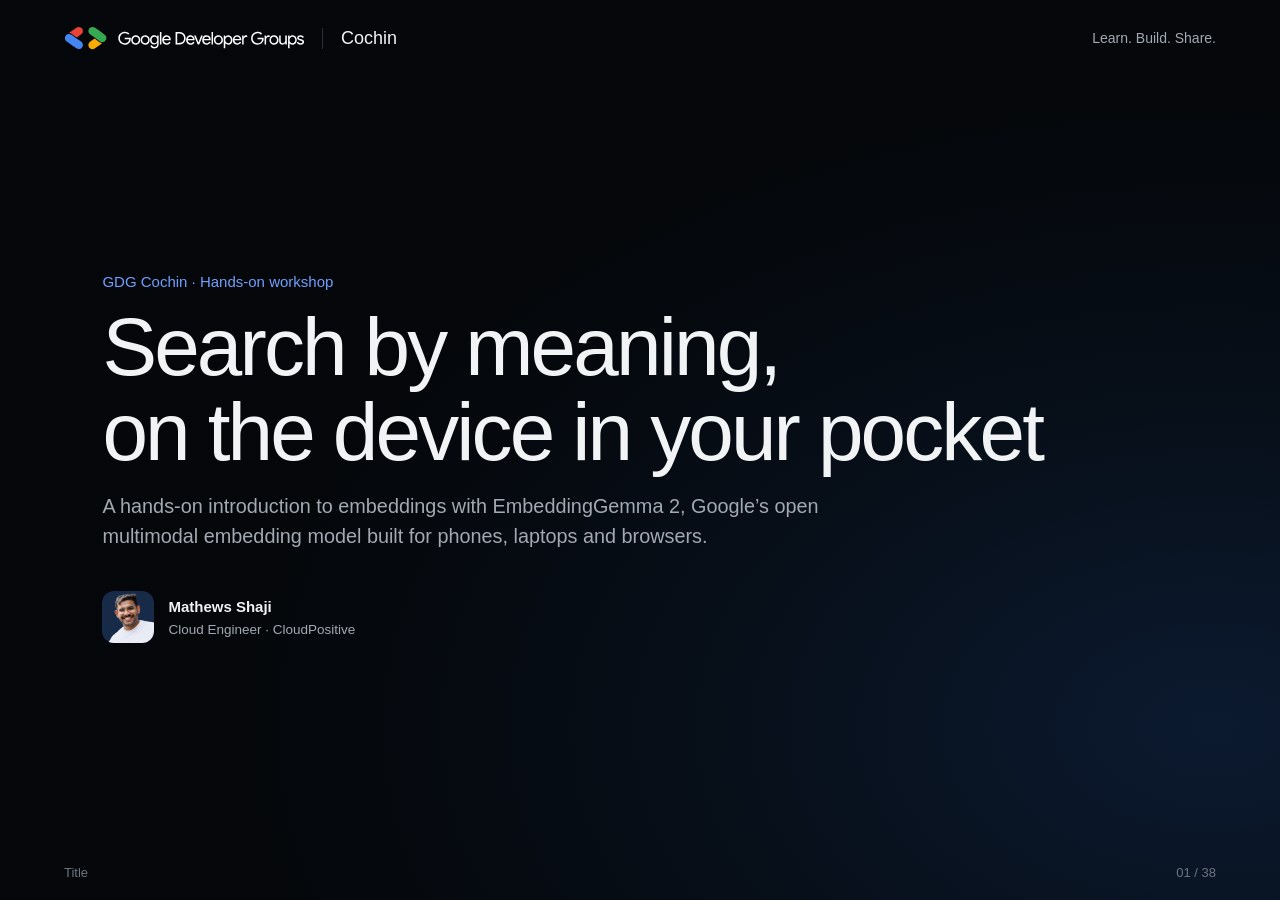
==== index.html @ ffbb20c7 "EmbeddingGemma 2 workshop: deck, presenter remote, Colab labs, demos" ====
<!doctype html>
<html lang="en">
<head><meta charset="utf-8"><meta name="viewport" content="width=device-width, initial-scale=1"><title>EmbeddingGemma 2 Workshop</title><link rel="stylesheet" href="style.css?v=ws-1"></head>
<body>
<header><a class="brand" href="#1" aria-label="GDG Cochin — first slide"><img class="gdg-lockup" src="assets/gdg-lockup-clean.svg?v=footer-15" alt="Google Developer Groups"><span class="chapter-name">Cochin</span></a><span class="header-label">Learn. Build. Share.</span></header>
<main id="deck">

<!-- ===================== OPENING ===================== -->
<section class="slide title-slide" aria-label="Title">
<div class="kicker">GDG Cochin · Hands-on workshop</div>
<h1>Search by meaning,<br>on the device in your pocket</h1>
<p class="lede">A hands-on introduction to embeddings with EmbeddingGemma 2, Google’s open multimodal embedding model built for phones, laptops and browsers.</p>
<div class="speaker-inline"><img src="assets/speaker-corrected.png" alt="Mathews Shaji"><div><strong>Mathews Shaji</strong><span>Cloud Engineer · CloudPositive</span></div></div>
<aside class="notes">
<h4>Say</h4><p>Welcome everyone. Over the next two hours we go from “what is an embedding?” to running a multimodal search model on a phone, in a browser and on a laptop CPU. Half of it is hands-on in Colab, so please have a laptop and a Google account ready.</p>
<h4>Before you start</h4><ul><li>Start the timer on this remote.</li><li>Have the Colab link on the next-but-one slide ready to share in the group chat.</li><li>Phone demo pre-indexed, browser demo pre-loaded (see the demo slides’ notes).</li></ul>
</aside>
</section>

<section class="slide about" aria-label="Speaker">
<div><div class="kicker">Hello, everyone</div><h2>I’m Mathews</h2><p class="lede">Cloud Engineer at CloudPositive</p><p class="bio">I build multi-cloud systems, mostly in Python and Go, and volunteer with GDG Cochin.</p><a href="https://mathewsshaji.com" target="_blank" rel="noopener">mathewsshaji.com</a></div>
<div class="portrait"><img src="assets/speaker-corrected.png" alt="Mathews Shaji, Cloud Engineer at CloudPositive"></div>
<aside class="notes"><h4>Say</h4><p>Keep this under a minute. A good honest line: “I’m a cloud engineer, not an ML researcher. I learned this the same way you will today, by running it.” That sets a friendly tone and makes questions easier.</p></aside>
</section>

<section class="slide" aria-label="Workshop plan">
<div class="kicker">Today</div><h2>What we’ll do today</h2>
<div class="timeline">
  <div class="box"><h3>Welcome &amp; setup</h3><p>Open the Colab notebook, switch on a GPU</p></div>
  <div class="box"><h3>Embeddings from zero</h3><p>What they are, how they’re made, how search uses them</p></div>
  <div class="box lab"><span class="tag">Lab 1</span><h3>Your first embeddings</h3><p>Similarity, prefixes, Malayalam ↔ English</p></div>
  <div class="box"><h3>EmbeddingGemma 2 on the edge</h3><p>What makes a 740M model fit on a phone</p></div>
  <div class="box lab"><span class="tag">Lab 2</span><h3>Edge trade-offs</h3><p>Shrink vectors, measure speed and memory</p></div>
  <div class="box"><h3>Live on devices</h3><p>Android, browser and laptop CPU demos</p></div>
  <div class="box lab"><span class="tag">Lab 3</span><h3>Build &amp; Q&amp;A</h3><p>A mini offline search app and a zero-shot router</p></div>
</div>
<aside class="notes">
<h4>Say</h4><p>Walk the timeline left to right. Stress that the green blocks are hands-on: “If you get stuck in a lab, raise a hand, and volunteers will come round.”</p>
<h4>Pacing tip</h4><p>If you’re running long after Part 2, shorten Lab 2: the vector-shrinking cell is the one that matters most.</p>
</aside>
</section>

<section class="slide lab-slide" aria-label="Setup">
<div class="kicker">Setup</div>
<div class="split wide-right setup-split">
  <div class="qr-box"><div id="colab-qr" data-url=""></div><p class="qr-caption" id="colab-qr-caption"></p></div>
  <div><h2>Scan to open the notebook</h2>
  <ol class="tasks">
    <li><b>Scan the code</b> with your phone camera, or open the link on your laptop.</li>
    <li><b>File → Save a copy in Drive</b>, so your changes are yours.</li>
    <li><b>Runtime → Change runtime type → T4 GPU.</b> A CPU runtime also works, just slower.</li>
    <li><b>Run the first two cells.</b> No Hugging Face token needed: the model is Apache 2.0 and not gated.</li>
  </ol></div>
</div>
<aside class="notes">
<h4>Set the link (once)</h4><p>Upload <span class="mono">workshop.ipynb</span> to GitHub or Drive, open it in Colab, copy the URL, and paste it into <span class="mono">data-url=""</span> on the <span class="mono">colab-qr</span> element in <span class="mono">index.html</span>. The QR code is generated in the page, so it works offline. Until the link is set, the slide shows a reminder instead of a code.</p>
<h4>Say</h4><p>Start the download now, because it takes a couple of minutes on venue Wi-Fi. While it runs, I’ll explain what we’re downloading.</p>
<h4>Understand it</h4><p>Colab gives everyone the same free GPU machine in the cloud. We use it for the labs so nobody fights with local installs. The <b>edge</b> part of the story we show live on real devices later.</p>
<h4>Likely problems</h4><ul><li><b>“No GPU available”:</b> the free tier ran out. CPU is fine for every lab.</li><li><b>NaN in outputs:</b> someone forced float16. The notebook uses bf16 or fp32. Never fp16 for this model.</li><li><b>Slow download:</b> pair people up on one screen.</li></ul>
</aside>
</section>

<!-- ===================== PART 1 ===================== -->
<section class="slide section-slide" aria-label="Part 1: Embeddings from zero">
<div class="num-big">Part 1</div><h1>Embeddings from zero</h1>
<p class="lede">The problem keyword search can’t solve, and the idea that solves it.</p>
<aside class="notes"><h4>Say</h4><p>No maths needed for this part. If you can picture points on a map, you can understand embeddings.</p></aside>
</section>

<section class="slide" aria-label="The problem">
<div class="kicker">The problem</div><h2>Keyword search misses most of these</h2>
<div class="grid g3">
  <div class="box"><div class="label">Query</div><p class="query">“cheap flights to Kochi”</p></div>
  <div class="box"><div class="label">Keyword search finds</div><ul class="hits"><li class="ok">Cheap flights to Kochi: deals</li><li class="miss">Budget airfare to COK</li><li class="miss">Low-cost tickets to Cochin</li><li class="miss">കൊച്ചിയിലേക്ക് കുറഞ്ഞ നിരക്കിൽ വിമാനം</li></ul></div>
  <div class="box hi"><div class="label">Search by meaning finds</div><ul class="hits"><li class="ok">Cheap flights to Kochi: deals</li><li class="ok">Budget airfare to COK</li><li class="ok">Low-cost tickets to Cochin</li><li class="ok">കൊച്ചിയിലേക്ക് കുറഞ്ഞ നിരക്കിൽ വിമാനം</li></ul></div>
</div>
<p class="note">Synonyms (cheap / budget / low-cost), abbreviations (COK), spelling variants (Kochi / Cochin) and other languages all share a meaning, but not the same letters.</p>
<aside class="notes">
<h4>Say</h4><p>Ask the room: “How many of these four would a classic search box find?” Only the first, because it is the only one that shares the exact words.</p>
<h4>Understand it</h4><p>Classic search (BM25, SQL <span class="mono">LIKE</span>, grep) counts overlapping words. It is fast and precise when people use the same words, and blind when they don’t. Embedding search compares <b>meaning</b> instead.</p>
<div class="q"><b>Q: Is keyword search obsolete then?</b>No. Production systems often use both (“hybrid search”). Keywords are great for exact things like product codes and names; embeddings catch paraphrases.</div>
</aside>
</section>

<section class="slide map-slide" aria-label="Build an embedding by hand">
<div class="map-layout">
  <div class="map-side">
    <div class="kicker">Let’s build one by hand</div><h2>Describe food with numbers</h2>
    <p class="map-caption" id="hand-caption"></p>
    <div class="map-results" id="hand-panel"></div>
    <div class="map-progress" id="hand-progress"></div>
    <p class="map-source">Scores are our own rough ratings, made up for teaching.</p>
  </div>
  <svg id="hand-map" role="img" aria-label="Kerala dishes plotted by how spicy and how sweet they are"></svg>
</div>
<aside class="notes">
<h4>Why start here</h4><p>“768-dimensional vector” means nothing to most people. Building a 2-number embedding by hand makes every later idea obvious: dimensions are questions, similarity is distance, search is “nearest point”, and more questions means better separation.</p>
<h4>How this slide works</h4><p>→ advances through 7 steps on this slide:</p>
<ol><li>Two questions: how spicy, how sweet. Appam appears.</li><li>Twelve dishes appear. Sweets cluster top-left, curries right.</li><li>Query “Something sweet after lunch” finds payasam, unniyappam, pazham pori.</li><li>Query “Something spicy for dinner” lands among the curries.</li><li>The flaw: puttu’s nearest neighbour is banana chips.</li><li>Add “Is it breakfast?”: puttu now matches idiyappam and appam. Each dish is a list of 3 numbers. That’s an embedding.</li><li>The model does this with 768 questions it learned itself.</li></ol>
<h4>Make it interactive</h4><p>At step 2, ask the room: “Does anyone disagree with where I put mango pickle?” People will argue, which is the point: hand-picked questions and scores are subjective. A model learns them from data instead.</p>
<div class="q"><b>Q: So does dimension 37 mean “breakfast”?</b>Usually not. The model’s 768 “questions” are not tidy human concepts. Meaning is spread across many dimensions at once. The analogy holds for the geometry, not for naming individual numbers.</div>
</aside>
</section>

<section class="slide" aria-label="From 3 questions to 768">
<div class="kicker">From our toy to the real thing</div><h2>Same idea, learned instead of hand-made</h2>
<div class="grid g2">
  <div class="box"><div class="label">Our dish embedding</div>
    <div class="vector-demo" style="margin-top:4px"><div class="chip">Puttu</div><div class="arrow">→</div><div class="chip vec">[0.8, 1.2, 9]<small>spicy, sweet, breakfast</small></div></div>
    <ul class="clean" style="margin-top:16px"><li>3 questions, chosen and named by us</li><li>Scores typed in by hand</li><li>Only works for food</li></ul></div>
  <div class="box hi"><div class="label">EmbeddingGemma 2</div>
    <div class="vector-demo" style="margin-top:4px"><div class="chip">“Puttu and kadala curry”</div><div class="arrow">→</div><div class="chip vec">[0.021, −0.113, …]<small>768 numbers (values illustrative)</small></div></div>
    <ul class="clean" style="margin-top:16px"><li>768 questions, learned from millions of examples</li><li>Answers computed in milliseconds</li><li>Works for any text, code, photo, sound or video</li></ul></div>
</div>
<p class="note">Everything we just did still applies: similar things land close together, a query is just another point, and search means taking the nearest ones.</p>
<aside class="notes">
<h4>Say</h4><p>Nothing new here, just scale. Swap our three hand-made questions for 768 learned ones, and food for anything.</p>
<h4>Understand it</h4><ul><li>The real vectors are also <b>normalized</b> (scaled to length 1), so we compare directions rather than raw distances. We’ll see why in two slides.</li><li>No single number has a human meaning. It’s the whole pattern that carries meaning.</li></ul>
<div class="q"><b>Q: Why exactly 768?</b>It’s the model’s design choice: enough room to separate subtle differences, small enough to store and compare quickly. Later we’ll cut it to 256 or 128 with little loss.</div>
</aside>
</section>

<section class="slide map-slide" aria-label="Embedding map">
<div class="map-layout">
  <div class="map-side">
    <div class="kicker">Now with the real model</div><h2>30 sentences on a map</h2>
    <p class="map-caption" id="map-caption"></p>
    <div class="map-results" id="map-results"></div>
    <div class="map-progress" id="map-progress"></div>
    <p class="map-source" id="map-source"></p>
  </div>
  <svg id="embed-map" role="img" aria-label="Sentences plotted in a 2-D projection of embedding space"></svg>
</div>
<aside class="notes">
<h4>How this slide works</h4><p>→ advances through 8 steps <b>on this slide</b> before moving on. The remote shows “Step x of 8”.</p>
<ol><li>One sentence appears.</li><li>Food sentences join it: they cluster.</li><li>All 30 with topic labels.</li><li>Query “Where should I eat breakfast?” drops in; a ring reaches its 3 nearest.</li><li>A Malayalam query lands among English weather sentences.</li><li>“My container keeps crashing” finds the Kubernetes sentence with no shared words.</li><li>Snake boat race sits between Sports and Places.</li><li>Caveat: this is a 2-D shadow of 768-D.</li></ol>
<h4>Understand it</h4><p>To draw 768-D on a screen we use <b>PCA</b> (principal component analysis): it finds the two directions along which the points spread out most and flattens everything onto them. Like a shadow of a 3-D object on a wall, it keeps the overall shape but distorts some distances.</p>
<h4>Before the event</h4><p>Run <span class="mono">cd demo &amp;&amp; python build_map.py</span> so the map shows real model positions and real scores. Then check each step’s story still matches the picture, and edit <span class="mono">STEPS</span> in <span class="mono">map.js</span> if needed.</p>
<div class="q"><b>Q: Are the colours from the model?</b>No. We coloured them by the topic we wrote them for. The model never saw the colours, yet the positions still group by topic. That’s the point.</div>
</aside>
</section>

<section class="slide" aria-label="Measuring closeness">
<div class="kicker">Measuring closeness</div>
<div class="split wide-right">
  <div><h2>Relevance is the angle between two arrows</h2>
  <p class="lede">Treat each embedding as an arrow from the origin. Arrows pointing the same way mean the same thing.</p>
  <div class="box" style="margin-top:24px"><p class="calc">cos θ = (a · b) / (‖a‖ ‖b‖)</p><p>The model normalizes vectors to length 1, so this is just the <b>dot product</b>: multiply matching numbers and add them up.</p></div></div>
  <svg viewBox="0 0 660 260" role="img" aria-label="Three arrow pairs: same direction scores 1, right angle scores 0, opposite scores -1" style="width:100%">
    <g font-family="Arial" font-size="16" fill="#a3a9b3" text-anchor="middle">
      <g transform="translate(110,170)"><line x1="0" y1="0" x2="90" y2="-80" stroke="#6ea0ff" stroke-width="4" stroke-linecap="round"/><line x1="0" y1="0" x2="100" y2="-62" stroke="#f6c344" stroke-width="4" stroke-linecap="round"/><circle r="5" fill="#f1f3f5"/><text y="56" fill="#f1f3f5" font-size="22">≈ 0.9</text><text y="80">same meaning</text></g>
      <g transform="translate(330,170)"><line x1="0" y1="0" x2="0" y2="-110" stroke="#6ea0ff" stroke-width="4" stroke-linecap="round"/><line x1="0" y1="0" x2="110" y2="0" stroke="#f6c344" stroke-width="4" stroke-linecap="round"/><circle r="5" fill="#f1f3f5"/><text y="56" fill="#f1f3f5" font-size="22">≈ 0</text><text y="80">unrelated</text></g>
      <g transform="translate(550,140)"><line x1="0" y1="0" x2="-80" y2="0" stroke="#6ea0ff" stroke-width="4" stroke-linecap="round"/><line x1="0" y1="0" x2="80" y2="0" stroke="#f6c344" stroke-width="4" stroke-linecap="round"/><circle r="5" fill="#f1f3f5"/><text y="86" fill="#f1f3f5" font-size="22">−1</text><text y="110">opposite (rare)</text></g>
    </g>
  </svg>
</div>
<aside class="notes">
<h4>Say</h4><p>Distance on the map and angle between arrows are two views of the same thing. We use the angle, called <b>cosine similarity</b>, because it ignores length and only cares about direction.</p>
<h4>Understand it</h4><ul><li>The score runs from −1 to 1. In practice, real text embeddings mostly score between about 0.2 and 0.9; truly opposite vectors are rare.</li><li>Scores are <b>relative</b>: 0.55 is not “55% similar”. Use them to rank results, not as absolute truth, and pick thresholds by testing on your own data.</li><li>Because vectors are normalized, “cosine” and “dot product” give the same ranking, and dot products are very fast on any hardware.</li></ul>
<div class="q"><b>Q: Cosine or Euclidean distance?</b>For normalized vectors they give the same ranking. Use whatever your vector database defaults to, as long as it matches how the model was trained (cosine here).</div>
</aside>
</section>

<section class="slide" aria-label="How the model learns">
<div class="kicker">How a model learns this</div><h2>Training pulls matching pairs together</h2>
<div class="split">
  <svg viewBox="0 0 620 300" role="img" aria-label="Before training, pairs are scattered; after training, each question sits next to its answer" style="width:100%">
    <g font-family="Arial" font-size="15" fill="#a3a9b3" text-anchor="middle">
      <text x="150" y="24" fill="#f1f3f5" font-size="17">Before training</text><text x="470" y="24" fill="#f1f3f5" font-size="17">After training</text>
      <rect x="20" y="40" width="260" height="240" rx="12" fill="#10141a"/><rect x="340" y="40" width="260" height="240" rx="12" fill="#10141a"/>
      <circle cx="70" cy="90" r="9" fill="#f6c344"/><circle cx="230" cy="240" r="9" fill="#f6c344" opacity=".55"/>
      <circle cx="210" cy="80" r="9" fill="#6ea0ff"/><circle cx="90" cy="220" r="9" fill="#6ea0ff" opacity=".55"/>
      <circle cx="150" cy="160" r="9" fill="#7fcf98"/><circle cx="240" cy="150" r="9" fill="#7fcf98" opacity=".55"/>
      <circle cx="400" cy="100" r="9" fill="#f6c344"/><circle cx="424" cy="112" r="9" fill="#f6c344" opacity=".55"/>
      <circle cx="540" cy="220" r="9" fill="#6ea0ff"/><circle cx="560" cy="236" r="9" fill="#6ea0ff" opacity=".55"/>
      <circle cx="520" cy="90" r="9" fill="#7fcf98"/><circle cx="545" cy="98" r="9" fill="#7fcf98" opacity=".55"/>
    </g>
  </svg>
  <div><div class="grid" style="margin-top:0"><div class="box"><h3>Positive pairs</h3><p>A question and its answer, a caption and its photo, a sentence and its translation. Training moves them <b>closer</b>.</p></div><div class="box"><h3>Negatives</h3><p>Everything else in the batch. Training pushes them <b>apart</b>. This is called <b>contrastive learning</b>.</p></div></div></div>
</div>
<p class="note">Solid dot = query, faded dot = its matching document. Repeat over millions of pairs and a map of meaning emerges.</p>
<aside class="notes">
<h4>Say</h4><p>Nobody hand-writes these 768 numbers. We show the model millions of pairs that should match, and every time it puts a matching pair far apart, it gets corrected. Over time it learns a layout where meaning equals position.</p>
<h4>Understand it</h4><ul><li>This is why multilingual works: training includes translation pairs, so “rain” and “മഴ” are pulled to the same place.</li><li>It’s also why multimodal works in EmbeddingGemma 2: image–caption and audio–text pairs pull different modalities into one shared space.</li><li>Google says EmbeddingGemma 2 comes from the same research as its Gemini Embedding models, and it’s built on the Gemma 4 architecture.</li></ul>
<div class="q"><b>Q: Can I train it on my own data?</b>Yes, fine-tuning with your own pairs (e.g. your FAQ questions → answers) is supported with sentence-transformers and Unsloth. Start without fine-tuning; only do it if evaluation on your data shows a gap.</div>
</aside>
</section>

<section class="slide" aria-label="Inside the model">
<div class="kicker">Under the hood</div><h2>How a sentence becomes a vector</h2>
<div class="pipeline">
  <div class="step"><span class="n">1</span><b>Prefix + text</b><p class="mono">task: search result | query: …</p></div>
  <div class="step"><span class="n">2</span><b>Tokenizer</b><p>Splits text into sub-word pieces. 262K vocabulary, shared with Gemma 4</p></div>
  <div class="step"><span class="n">3</span><b>Transformer</b><p>24 layers turn each token into a context-aware vector (width 512)</p></div>
  <div class="step"><span class="n">4</span><b>Mean pooling</b><p>Average all token vectors into one</p></div>
  <div class="step"><span class="n">5</span><b>Project + normalize</b><p>512 → 768 numbers, scaled to length 1</p></div>
</div>
<div class="grid g2">
  <div class="box"><h3>Images, audio, video</h3><p>Have their own encoders (vision 170M, audio 300M parameters) that turn pixels and sound into “soft tokens”, which enter the same transformer at step 3.</p></div>
  <div class="box"><h3>One forward pass</h3><p>Unlike a chatbot, there’s no word-by-word generation loop. One pass in, one vector out. That’s why it’s fast enough for phones.</p></div>
</div>
<aside class="notes">
<h4>Say</h4><p>Five steps. The important ones for builders are 1 (you must add the right prefix) and 5 (output is always 768 numbers of length 1).</p>
<h4>Understand it</h4><ul><li><b>Token:</b> a chunk of text, roughly a word or part of a word. “Kubernetes” may be 3 tokens.</li><li><b>Context-aware:</b> after the transformer, the vector for “bank” differs in “river bank” and “bank loan”.</li><li><b>Mean pooling:</b> the simplest way to turn many token vectors into one: average them.</li><li><b>Sliding window 1024:</b> most layers only look at nearby tokens (cheaper); every sixth layer looks at the whole input.</li></ul>
<div class="q"><b>Q: Is it the same as Gemma 4 the chatbot?</b>It shares the architecture family and tokenizer, but it’s trained for a different job: producing vectors rather than generating text.</div>
</aside>
</section>

<section class="slide" aria-label="Embedders and LLMs">
<div class="kicker">Where embeddings fit</div><h2>LLMs write answers. Embedding models find things.</h2>
<div class="grid g2">
  <div class="box"><div class="label">Generative LLM (e.g. Gemma 4)</div><ul class="clean"><li>Produces text one token at a time</li><li>Good at reasoning and writing</li><li>Far too slow to read a million documents per question</li></ul></div>
  <div class="box"><div class="label">Embedding model (EmbeddingGemma 2)</div><ul class="clean"><li>One forward pass gives one vector</li><li>Embed your documents once, store the vectors</li><li>Each query is one embedding plus fast maths</li></ul></div>
</div>
<div class="grid g4" style="margin-top:18px">
  <div class="box"><span class="label">1 · Question</span><p>“What’s our leave policy?”</p></div>
  <div class="box hi"><span class="label">2 · Embedder</span><p>Finds the 5 most relevant passages</p></div>
  <div class="box"><span class="label">3 · LLM</span><p>Reads only those 5 and writes an answer</p></div>
  <div class="box"><span class="label">= RAG</span><p>Retrieval-augmented generation</p></div>
</div>
<aside class="notes">
<h4>Say</h4><p>RAG is the most common reason people use embeddings today. The LLM is smart but can’t read your whole company wiki for every question. The embedder is the librarian that hands it the right five pages.</p>
<h4>Understand it</h4><p>Google pairs these on-device: EmbeddingGemma 2 for retrieval and <b>Gemma 4 E2B</b> for writing answers, both small enough for a phone. That’s a fully private RAG stack with no server at all.</p>
<div class="q"><b>Q: Why not just give the LLM a huge context window?</b>Cost and speed: reading 1M tokens per question is slow and expensive, especially on a phone. Retrieval keeps the LLM’s input small and focused.</div>
</aside>
</section>

<section class="slide" aria-label="What embeddings are used for">
<div class="kicker">Beyond search</div><h2>What embeddings are used for</h2>
<div class="grid g4">
  <div class="box"><h3>Semantic search</h3><p>Search by meaning instead of keywords</p></div>
  <div class="box"><h3>RAG</h3><p>Ground LLM answers in your own documents</p></div>
  <div class="box"><h3>Recommendations</h3><p>“More like this” for articles, products, songs</p></div>
  <div class="box"><h3>Clustering</h3><p>Group feedback or tickets into topics automatically</p></div>
  <div class="box"><h3>Classification &amp; routing</h3><p>Send each message to the right team, even zero-shot</p></div>
  <div class="box"><h3>Deduplication</h3><p>Catch near-duplicate posts, photos or bug reports</p></div>
  <div class="box"><h3>Anomaly detection</h3><p>Flag items far from everything seen before</p></div>
  <div class="box hi"><h3>Cross-modal search</h3><p>Text finds a photo, a voice memo finds a video clip</p></div>
</div>
<aside class="notes">
<h4>Say</h4><p>Once you have vectors, many problems become “find nearby points” or “find far-away points”. Pick two that matter to the room and give an example.</p>
<h4>Understand it</h4><ul><li><b>Zero-shot routing:</b> embed the label descriptions (“billing problem”, “app crash”) and route each message to the closest label. No training data needed. We do this in Lab 3.</li><li><b>Clustering:</b> run k-means on the vectors; each cluster is a topic.</li><li><b>Anomaly detection:</b> if a new item’s nearest neighbour is unusually far away, it’s unusual.</li></ul>
</aside>
</section>

<section class="slide lab-slide" aria-label="Lab 1">
<div class="kicker">Lab 1</div><h2>Your first embeddings</h2>
<ol class="tasks">
  <li><b>Embed five sentences</b> and print the shape. You should see <span class="mono">(5, 768)</span>.</li>
  <li><b>Draw the similarity matrix.</b> Which pairs light up? Are any surprises?</li>
  <li><b>With vs without prefixes.</b> Run the same search twice and compare the rankings.</li>
  <li><b>Malayalam ↔ English.</b> Write a sentence in Malayalam (or Hindi, Tamil…) and find its English twin.</li>
  <li><b>Plot your own map</b> with PCA, like the one we just saw.</li>
</ol>
<p class="note">Stretch: add a sentence you think will confuse the model (sarcasm, a pun) and see where it lands.</p>
<aside class="notes">
<h4>Run it</h4><p>Notebook section “Lab 1”. Walk the room. The heatmap cell is the “aha” moment for most people.</p>
<h4>What they should notice</h4><ul><li>Diagonal = 1.0 (each sentence matches itself perfectly).</li><li>Without prefixes, rankings often still look OK but scores shift and quality drops on harder queries. The model card says omitting prefixes reduces quality.</li><li>Cross-lingual pairs score high even with zero shared characters.</li></ul>
<div class="q"><b>Q: My scores are all between 0.3 and 0.7. Is that broken?</b>No. That’s normal. Only the ranking matters.</div>
</aside>
</section>

<!-- ===================== PART 2 ===================== -->
<section class="slide section-slide" aria-label="Part 2: EmbeddingGemma 2 on the edge">
<div class="num-big">Part 2</div><h1>EmbeddingGemma 2 on the edge</h1>
<p class="lede">What it is, why running it on the device pays off, and the four tricks that make a 740M-parameter model fit in a phone.</p>
<aside class="notes"><h4>Say</h4><p>“Edge” just means the device in front of you: phone, laptop, browser, a small board. Not a data centre.</p></aside>
</section>

<section class="slide" aria-label="At a glance">
<div class="kicker">Released 6 October 2026 · Google DeepMind</div><h2>EmbeddingGemma 2 at a glance</h2>
<div class="stats">
  <div class="box"><strong>740M</strong><span>parameters in total. The text-only core is just 270M.</span></div>
  <div class="box"><strong>5 kinds of input</strong><span>Text, code, images, audio and video in one shared space.</span></div>
  <div class="box"><strong>8K tokens</strong><span>Context window, 4× the first EmbeddingGemma.</span></div>
  <div class="box"><strong>768 → 128</strong><span>Output can be shortened for up to 6× less storage.</span></div>
  <div class="box"><strong>100+ languages</strong><span>Multilingual out of the box, including Malayalam.</span></div>
  <div class="box"><strong>Apache 2.0</strong><span>Commercial use allowed, no gated download.</span></div>
</div>
<p class="note">Built on Gemma 4. Its predecessor, EmbeddingGemma (Sept 2025, 308M parameters, text only), passed 20 million downloads.</p>
<aside class="notes">
<h4>Say</h4><p>Version 1 was text only. Version 2 adds images, audio and video, quadruples the context and switches to the fully open Apache 2.0 licence.</p>
<h4>Understand it</h4><ul><li><b>Parameters:</b> the learned numbers inside the model. More parameters means more memory. 740M is small by today’s standards: chat LLMs are often 7–70 <i>billion</i>.</li><li><b>Context window:</b> the maximum input length. 8K tokens is roughly 6,000 English words, or a mix like 29 images.</li><li><b>Licence:</b> v1 used the Gemma licence and needed you to accept terms on Hugging Face. v2 is Apache 2.0: download and ship it.</li></ul>
<div class="q"><b>Q: Is there a bigger cloud version?</b>Yes: <b>Gemini Embedding 2</b>, an API model with up to 3072 dimensions. Use it when you want maximum quality and don’t mind sending data to an API. EmbeddingGemma 2 is the one you can run yourself.</div>
</aside>
</section>

<section class="slide" aria-label="Edge gains">
<div class="kicker">Why the edge</div><h2>What you gain by embedding on the device</h2>
<div class="grid g3">
  <div class="box"><h3>Privacy by default</h3><p>Photos, voice notes, health and company data are embedded where they live. Nothing is uploaded, so there’s nothing to leak and no consent screen to design.</p></div>
  <div class="box"><h3>Milliseconds, not round-trips</h3><p>About <b>8 ms</b> per text on a Pixel 11 Pro. Fast enough to re-rank results on every keystroke, which is how the AI Edge Gallery app searches.</p></div>
  <div class="box"><h3>Zero cost per call</h3><p>Index 10,000 notes or a whole photo library without an API bill. The user’s hardware does the work.</p></div>
  <div class="box"><h3>Works offline</h3><p>On a flight, in a Munnar tea estate, in a basement server room. Search doesn’t depend on a signal.</p></div>
  <div class="box"><h3>Always fresh</h3><p>New photos or messages are embedded the moment they arrive. No sync job, no stale server index.</p></div>
  <div class="box"><h3>Scales with users</h3><p>A million users bring a million devices. Your server costs don’t grow with them.</p></div>
</div>
<aside class="notes">
<h4>Say</h4><p>This is the core argument of the session. Pick the two that matter most for this audience: probably privacy and cost.</p>
<h4>Understand it</h4><ul><li><b>Latency maths:</b> a cloud API call typically adds a network round-trip on top of compute. On-device, the 8.3 ms (Pixel 11 Pro, text, from the LiteRT model card) <i>is</i> the whole cost.</li><li><b>Index maths:</b> 10,000 notes × 8.3 ms ≈ 83 seconds to index everything on the phone.</li><li><b>Trade-off to admit honestly:</b> the device has less memory and battery. That’s why the next four slides are about shrinking the model.</li></ul>
<div class="q"><b>Q: What about battery?</b>Embedding is a short burst (one forward pass), not a long generation loop. Index in the background while charging, like the photo apps already do for face grouping.</div>
</aside>
</section>

<section class="slide" aria-label="Latency on real devices">
<div class="kicker">Measured by Google · LiteRT-LM, average of 5 runs</div><h2>Text embedding latency, in milliseconds</h2>
<div class="hbar">
  <div class="k">RTX 4090 <small>Linux · GPU</small></div><div class="v"><i style="width:8.6%"></i><em style="left:calc(8.6% + 10px)">7.6 ms</em></div>
  <div class="k">Pixel 11 Pro <small>Android · TPU</small></div><div class="v"><i style="width:9.4%"></i><em style="left:calc(9.4% + 10px)">8.3 ms</em></div>
  <div class="k">MacBook Pro M5 <small>macOS · GPU</small></div><div class="v"><i style="width:10.8%"></i><em style="left:calc(10.8% + 10px)">9.5 ms</em></div>
  <div class="k">iPhone 18 Pro <small>iOS · GPU</small></div><div class="v"><i style="width:13.2%"></i><em style="left:calc(13.2% + 10px)">11.6 ms</em></div>
  <div class="k">Dell XPS 16 <small>Windows · NPU</small></div><div class="v"><i style="width:15.1%"></i><em style="left:calc(15.1% + 10px)">13.3 ms</em></div>
  <div class="k">Arduino VENTUNO Q <small>IoT · NPU</small></div><div class="v"><i style="width:15.5%"></i><em style="left:calc(15.5% + 10px)">13.6 ms</em></div>
  <div class="k">Chrome on MacBook M5 <small>Web · GPU</small></div><div class="v"><i style="width:24.8%"></i><em style="left:calc(24.8% + 10px)">21.8 ms</em></div>
  <div class="k">Galaxy S26 Ultra <small>Android · GPU</small></div><div class="v"><i style="width:29.4%"></i><em style="left:calc(29.4% + 10px)">25.9 ms</em></div>
  <div class="k">Jetson Orin Nano <small>IoT · GPU</small></div><div class="v"><i style="width:100%"></i><em style="right:10px;color:#fff">88 ms</em></div>
</div>
<p class="note">A phone’s TPU matches a desktop RTX 4090 for this job. Full multimodal input (text + vision + audio) takes longer: 149 ms on the Pixel, 150 ms on the iPhone. Source: litert-community/embeddinggemma-2-740m-litert-lm model card.</p>
<aside class="notes">
<h4>Say</h4><p>Look at the top two bars: a phone’s built-in AI chip is as fast as a gaming GPU for this task. And even a browser tab does it in about 22 ms.</p>
<h4>Understand it</h4><ul><li><b>CPU / GPU / TPU / NPU:</b> CPU is the general processor. GPU is built for parallel maths. TPU and NPU are chips designed specifically for neural networks, found in recent phones and laptops.</li><li>These are Google’s published numbers for its quantized LiteRT build. Real apps vary with input length, heat and what else the phone is doing, so always measure on your target device.</li><li>A one-off cost not shown here: loading the model into memory the first time takes longer than a single embedding.</li></ul>
<div class="q"><b>Q: What about my laptop with no GPU?</b>We’ll run exactly that in the laptop demo. It works, just slower than the GPU numbers here.</div>
</aside>
</section>

<section class="slide" aria-label="Memory">
<div class="kicker">Why it fits</div><h2>From 3 GB to under 200 MB</h2>
<div class="split">
  <div class="box"><div class="label">Weight memory for 740M parameters</div>
    <p class="calc">740M × 4 bytes (float32) = <span class="r">2.96 GB</span><br>740M × 2 bytes (bfloat16) = <span class="r">1.48 GB</span><br>LiteRT bundle, quantized = <span class="r">485 MB</span><br>Text-only bundle (270M) = <span class="r">165 MB</span></p></div>
  <div><div class="grid" style="margin-top:0">
    <div class="box hi"><span class="big">~191 MB</span><p>active RAM, text only, quantized, on a Pixel 11 Pro</p></div>
    <div class="box"><span class="big">~567 MB</span><p>active RAM with all encoders (text, vision, audio)</p></div>
  </div></div>
</div>
<p class="note">Two tricks do most of the work: <b>quantization</b> (fewer bits per number) and <b>modular encoders</b> (load only what you need). Next two slides.</p>
<aside class="notes">
<h4>Say</h4><p>Every parameter is a number, and every number costs bytes. Store each one in 4 bytes and the model is 3 GB, too big for a phone app. The rest of this section is how Google cuts that down.</p>
<h4>Understand it</h4><ul><li>The 191 MB and 567 MB figures are from Google’s announcement. The LiteRT model card lists per-backend memory that varies (e.g. 85 MB text-only on iPhone 18 Pro GPU, 334 MB on Galaxy S26 Ultra CPU), because each backend handles memory differently.</li><li>Download sizes from the LiteRT model card: 165 MB (text), 388 MB (text + vision), 485 MB (everything).</li></ul>
<div class="q"><b>Q: Will it fit on a cheap phone?</b>The text-only build at about 200 MB fits on most modern phones. Test on the lowest-end device you want to support.</div>
</aside>
</section>

<section class="slide" aria-label="Trick 1: Quantization">
<div class="kicker">Edge trick 1</div><h2>Quantization: fewer bits per number</h2>
<div class="grid g3">
  <div class="box"><h3>bfloat16 · 16 bits</h3><p>65,536 possible values per weight. What we use in Colab.</p></div>
  <div class="box"><h3>int8 · 8 bits</h3><p>256 values. Used for the vision encoder. 2× smaller than bf16.</p></div>
  <div class="box hi"><h3>int4 · 4 bits</h3><p>Just 16 values. Used for the text transformer. 4× smaller than bf16.</p></div>
</div>
<div class="grid g2">
  <div class="box"><h3>Plain quantization</h3><p>Train normally, then round every weight to the nearest allowed value. Quick, but rounding errors can hurt quality.</p></div>
  <div class="box"><h3>Quantization-aware training (QAT)</h3><p>Simulate the rounding <b>during</b> training, so the model learns to work with it. EmbeddingGemma 2 uses QAT for int4 and int8.</p></div>
</div>
<p class="note">The LiteRT build mixes precisions: int4 for the transformer and embeddings, int8 for vision, a mix of int2/int4/int8 for audio, all per-channel (each output channel gets its own scale).</p>
<aside class="notes">
<h4>Say</h4><p>Imagine storing prices. You could write ₹1,234.5678, or just round to ₹1,235. You lose a little precision but save a lot of space. Quantization rounds the model’s numbers.</p>
<h4>Understand it</h4><ul><li><b>int4</b> means each weight can only be one of 16 values. That sounds brutal, but each group of weights gets its own scale factor (“per-channel”), so the 16 levels are spread where they’re needed.</li><li><b>QAT vs post-training:</b> with QAT the model already “knows” it will be rounded, so it settles on weights that survive rounding. Quality loss is usually much smaller than rounding after the fact.</li><li>Google hasn’t published quality numbers for the quantized v2 bundle that I could find. Evaluate on your own data if accuracy matters.</li></ul>
<div class="q"><b>Q: Can I quantize it myself?</b>You don’t need to: Google ships pre-quantized <span class="mono">.litertlm</span> files, and the community has GGUF builds for llama.cpp and Ollama.</div>
</aside>
</section>

<section class="slide" aria-label="Trick 2: Modular encoders">
<div class="kicker">Edge trick 2</div><h2>Modular encoders: load only what you need</h2>
<table class="tbl">
  <thead><tr><th>Your app needs</th><th>Parameters</th><th>LiteRT download</th><th>sentence-transformers config</th></tr></thead>
  <tbody>
    <tr><td>Text and code search</td><td class="num">270M</td><td class="num">165 MB</td><td class="mono">vision_config=None, audio_config=None</td></tr>
    <tr><td>+ photos and video frames</td><td class="num">440M</td><td class="num">388 MB</td><td class="mono">audio_config=None</td></tr>
    <tr><td>+ audio</td><td class="num">570M</td><td class="num">—</td><td class="mono">vision_config=None</td></tr>
    <tr class="hi"><td>Everything</td><td class="num">740M</td><td class="num">485 MB</td><td class="mono">{}</td></tr>
  </tbody>
</table>
<p class="note">Same vector space either way: text embedded by the 270M build can be compared with images embedded later by the 440M build.</p>
<aside class="notes">
<h4>Say</h4><p>Most apps only need text. Don’t ship the audio encoder to a notes app. The model is built as a text core plus optional plug-in encoders.</p>
<h4>Understand it</h4><ul><li>Parameter split from the model card: text backbone 270M (130M transformer + 140M token embeddings), vision encoder 170M, audio encoder 300M.</li><li>“Token embeddings” here means the vocabulary lookup table: 262K tokens × 512 numbers is a big chunk of the text model.</li><li>The last column is how you choose this in Python. In LiteRT you pick the matching download.</li></ul>
</aside>
</section>

<section class="slide" aria-label="Trick 3: Matryoshka">
<div class="kicker">Edge trick 3 · Matryoshka Representation Learning</div><h2>Shorter vectors, small quality loss</h2>
<div class="mrl">
  <div class="h">Dims</div><div class="h">Text quality (MTEB multilingual)</div><div class="h">Multimodal quality (MMEB overall)</div>
  <div class="d">768</div><div class="v"><i style="width:100%"></i><em>61.36</em></div><div class="v"><i style="width:100%"></i><em>59.01</em></div>
  <div class="d">512</div><div class="v"><i style="width:99.7%"></i><em>61.17</em></div><div class="v"><i style="width:98.9%"></i><em>58.38</em></div>
  <div class="d">256</div><div class="v"><i style="width:98.5%"></i><em>60.41</em></div><div class="v"><i style="width:95.3%"></i><em>56.24</em></div>
  <div class="d">128</div><div class="v"><i style="width:94.3%"></i><em>57.89</em></div><div class="v warn"><i style="width:77.4%"></i><em>45.65</em></div>
</div>
<div class="grid g3">
  <div class="box"><span class="label">10,000 photos on a phone</span><p class="calc">768-D: <span class="r">30.7 MB</span> · 256-D: <span class="r">10.2 MB</span></p></div>
  <div class="box"><span class="label">1 million document chunks</span><p class="calc">768-D: <span class="r">3.07 GB</span> · 256-D: <span class="r">1.02 GB</span></p></div>
  <div class="box"><span class="label">Rule of thumb</span><p>256-D is close to lossless for text. Keep 128-D for text-only work.</p></div>
</div>
<aside class="notes">
<h4>Say</h4><p>Matryoshka are the Russian nesting dolls. The model is trained so the first 256 numbers are already a good embedding on their own, the first 512 a better one, and so on. You can just chop off the end.</p>
<h4>Understand it</h4><ul><li><b>Storage maths:</b> items × dimensions × 4 bytes (float32). 10,000 × 768 × 4 = 30.7 MB.</li><li>Shorter vectors also make each comparison faster, which matters when you scan thousands of items on a phone.</li><li>Multimodal quality drops faster at 128-D (45.65 vs 59.01), which is why the advice is 128 for text only.</li><li>Always re-normalize after truncating (sentence-transformers does it with <span class="mono">normalize_embeddings=True</span>).</li></ul>
<div class="q"><b>Q: Can I mix 768-D and 256-D vectors?</b>No. Pick one size for the whole index. You can truncate the stored 768-D vectors later without re-running the model, though.</div>
</aside>
</section>

<section class="slide" aria-label="Trick 4: Token budgets">
<div class="kicker">Edge trick 4</div><h2>Spend tokens wisely: one 8K budget for everything</h2>
<div class="grid g4">
  <div class="box"><span class="big">1 / word piece</span><p>Text and code</p></div>
  <div class="box"><span class="big">280 / image</span><p>Default. ~29 images fit. Adjustable from 70 to 1120.</p></div>
  <div class="box"><span class="big">140 / frame</span><p>Video at 1 frame per second. ~58 frames fit.</p></div>
  <div class="box"><span class="big">25 / second</span><p>Audio, mono 16 kHz. ~5.5 minutes fit.</p></div>
</div>
<div class="grid g2">
  <div class="box"><h3>Fewer vision tokens = faster</h3><p>Google’s latency tables use 70 tokens per image. Fine for “is this a beach photo?”, less detail for reading small text in a screenshot.</p></div>
  <div class="box"><h3>Adaptive graphs</h3><p>The LiteRT runtime loads a graph sized to the actual input length and image size, so short inputs don’t pay for the full 8K.</p></div>
</div>
<aside class="notes">
<h4>Say</h4><p>All inputs share one 8,192-token window. Images are the expensive part, so on a phone you turn the image detail down.</p>
<h4>Understand it</h4><ul><li><b>Soft tokens:</b> images and audio don’t have words, so the encoders turn them into vectors that the transformer treats like tokens.</li><li>The LiteRT bundle supports 70 or 140 image tokens; the full Python model lets you set 70 to 1120.</li><li>For long videos, embed segments (e.g. every 10 seconds) separately rather than one huge input. That’s how the Video Moments Finder returns timestamps.</li></ul>
</aside>
</section>

<section class="slide" aria-label="One space for every modality">
<div class="kicker">Multimodal</div>
<div class="split">
  <div><h2>One vector space for text, images, audio and video</h2><p class="lede">Every input lands in the same 768-D space, so any modality can search any other. You can even mix them in a single input.</p></div>
<pre class="code"><code><span class="c"># a product listing with text, photos and a video</span>
emb = model.encode({
  <span class="s">"text"</span>: <span class="s">"Waterproof running shoes. &lt;|image|&gt;
     Breathable mesh upper. &lt;|image|&gt;
     Grip test on wet rock: &lt;|video|&gt;"</span>,
  <span class="s">"image"</span>: [<span class="s">"shoe.jpg"</span>, <span class="s">"mesh.jpg"</span>],
  <span class="s">"video"</span>: <span class="s">"demo.mp4"</span>,
})

<span class="c"># later: a typed or spoken query finds it</span>
q = model.encode(<span class="s">"shoes for monsoon trekking"</span>,
                 prompt_name=<span class="s">"SearchQuery"</span>)</code></pre>
</div>
<div class="grid g3">
  <div class="box"><h3>Text → photo</h3><p>“Onam pookalam” finds the photo, no captions needed.</p></div>
  <div class="box"><h3>Voice → video</h3><p>A spoken question finds the moment in a lecture recording.</p></div>
  <div class="box"><h3>Photo → product</h3><p>Snap a saree, find similar ones in the catalogue.</p></div>
</div>
<aside class="notes">
<h4>Say</h4><p>This is what’s genuinely new in v2. Before, you needed separate models for text and images (like CLIP) and they lived in different spaces. Now one small model does all of it.</p>
<h4>Understand it</h4><ul><li><span class="mono">&lt;|image|&gt;</span> placeholders mark where each image sits in the text, so the model knows which caption belongs to which picture.</li><li>No prefix is used for images, audio and video: prefixes are for text only.</li></ul>
</aside>
</section>

<section class="slide" aria-label="Benchmarks">
<div class="kicker">How good is it?</div><h2>Benchmarks vs EmbeddingGemma 1</h2>
<div class="grid g2">
  <table class="tbl"><thead><tr><th>Benchmark</th><th class="num">v1</th><th class="num">v2</th></tr></thead><tbody>
    <tr><td>MTEB multilingual (text)</td><td class="num">61.15</td><td class="num">61.36</td></tr>
    <tr class="hi"><td>MTEB code (NDCG@10)</td><td class="num">68.76</td><td class="num">78.68 <small>+9.9</small></td></tr></tbody></table>
  <table class="tbl"><thead><tr><th>New in v2</th><th class="num">Score</th></tr></thead><tbody>
    <tr><td>MIEB lite (images)</td><td class="num">65.67</td></tr>
    <tr><td>MMEB v2 image (Hit@1)</td><td class="num">57.28</td></tr>
    <tr><td>MMEB v2 visual documents (NDCG@5)</td><td class="num">67.84</td></tr>
    <tr><td>MMEB v2 video (Hit@1)</td><td class="num">50.67</td></tr>
    <tr><td>MAEB (audio)</td><td class="num">49.87</td></tr></tbody></table>
</div>
<p class="note">Text quality holds, code search jumps almost 10 points, and images, video and audio are new. 768-D, full precision, from the model card. Google reports leading scores among multimodal embedders under 1B parameters on MTEB Code and MAEB.</p>
<aside class="notes">
<h4>Say</h4><p>Benchmarks are standard test sets that everyone scores their models on. The headline is the code jump: almost 10 points. That makes it a strong choice for local code search and coding agents.</p>
<h4>Understand it</h4><ul><li><b>MTEB</b> (Massive Text Embedding Benchmark) is the standard leaderboard for text embeddings, covering retrieval, clustering, classification and more.</li><li><b>NDCG@10:</b> how well the top 10 results are ordered (1.0 = perfect). <b>Hit@1:</b> how often the very first result is correct.</li><li>Scores from different benchmarks aren’t comparable to each other. Compare models on the same benchmark only.</li></ul>
<div class="q"><b>Q: Is it the best embedding model?</b>Not overall: much bigger models score higher. It’s among the best for its size, which is what matters on a phone. Always test on your own data too.</div>
</aside>
</section>

<section class="slide" aria-label="Task prefixes">
<div class="kicker">The #1 mistake</div><h2>Tell the model what the vector is for</h2>
<table class="tbl">
  <thead><tr><th>Use case</th><th>Query side</th><th>Document side</th></tr></thead>
  <tbody>
    <tr><td>Search</td><td class="mono">task: search result | query: …</td><td class="mono">title: none | text: …</td></tr>
    <tr><td>Question answering</td><td class="mono">task: question answering | query: …</td><td class="mono">title: none | text: …</td></tr>
    <tr><td>Code retrieval</td><td class="mono">task: code retrieval | query: …</td><td class="mono">title: {filename} | text: …</td></tr>
    <tr><td>Classification, clustering, similarity</td><td class="mono" colspan="2">task: classification | query: …   (same prefix on both sides)</td></tr>
  </tbody>
</table>
<div class="grid g2">
  <div class="box"><h3>In Python</h3><p>Let sentence-transformers add them: <span class="mono">prompt_name="SearchQuery"</span> for queries, <span class="mono">"Document"</span> for documents.</p></div>
  <div class="box"><h3>Check your runtime’s docs</h3><p>The LiteRT-LM guide writes them differently (e.g. <span class="mono">task: search query | text: …</span>). Use the format your runtime documents, and test.</p></div>
</div>
<aside class="notes">
<h4>Say</h4><p>Queries and documents are different things: a query is short and a question, a document is long and an answer. Prefixes tell the model which one it’s looking at, so it can put them in the right place.</p>
<h4>Understand it</h4><ul><li><b>Asymmetric</b> tasks (search, Q&amp;A) use different prefixes on each side. <b>Symmetric</b> tasks (clustering, similarity) use the same prefix for everything.</li><li>Forgetting prefixes doesn’t throw an error, it just quietly lowers quality. That’s why it’s the #1 mistake.</li><li>Honest note: the model card and the LiteRT-LM page show slightly different prefix wording. I’d follow the model card for Python and the LiteRT docs for LiteRT, and compare results on your own data.</li></ul>
</aside>
</section>

<section class="slide lab-slide" aria-label="Lab 2">
<div class="kicker">Lab 2</div><h2>Edge trade-offs, measured</h2>
<ol class="tasks">
  <li><b>Shrink the vectors.</b> Search at 768, 512, 256 and 128 dims. When does the top result change?</li>
  <li><b>Do the storage maths</b> for your own app: how many items, which size?</li>
  <li><b>Time it.</b> Embeddings per second on GPU vs CPU in the same notebook.</li>
  <li><b>Weigh the encoders.</b> Load text-only vs text + vision and compare the parameter counts.</li>
</ol>
<p class="note">Stretch: install <span class="mono">litert-lm</span> in Colab and run the quantized edge build on the CPU.</p>
<aside class="notes">
<h4>Run it</h4><p>Notebook section “Lab 2”. The MRL cell is the most important; skip the encoder cell if you’re short of time.</p>
<h4>What they should notice</h4><ul><li>Top results usually stay the same down to 256-D, and sometimes even 128-D on simple text.</li><li>CPU is several times slower than the T4 GPU, but still fast enough for interactive search over small collections.</li></ul>
</aside>
</section>

<!-- ===================== PART 3 ===================== -->
<section class="slide section-slide" aria-label="Part 3: Live on devices">
<div class="num-big">Part 3</div><h1>Live on devices</h1>
<p class="lede">The same model on an Android phone, in a browser tab and on a laptop CPU.</p>
<aside class="notes"><h4>Say</h4><p>Enough Colab. Now we take the model off the cloud and onto things you own.</p></aside>
</section>

<section class="slide" aria-label="Where it runs">
<div class="kicker">Deployment map</div><h2>Pick the runtime for your platform</h2>
<table class="tbl">
  <thead><tr><th>Platform</th><th>Use</th><th>Notes</th></tr></thead>
  <tbody>
    <tr><td>Android, iOS</td><td>LiteRT-LM · MediaPipe Universal Embedder + Semantic Retriever</td><td>Pre-quantized <span class="mono">.litertlm</span> files. ML Kit with NPU support is announced as coming</td></tr>
    <tr><td>Browser</td><td>LiteRT-LM web (<span class="mono">@litert-lm/core</span>) · transformers.js</td><td>WebGPU or WASM. Chrome recommended</td></tr>
    <tr><td>Laptop, desktop</td><td><span class="mono">litert-lm serve</span> · Ollama · llama.cpp · LM Studio · MLX</td><td>Ollama and llama.cpp use community GGUF builds for now</td></tr>
    <tr><td>Server, Colab</td><td>sentence-transformers · transformers · vLLM · SGLang</td><td>Full-precision weights from Hugging Face or Kaggle</td></tr>
    <tr><td>Small boards</td><td>LiteRT-LM</td><td>Benchmarked on Jetson Orin Nano and Arduino VENTUNO Q</td></tr>
  </tbody>
</table>
<p class="note">Store vectors in SQLite (what the Gallery app does), Qdrant, or any vector database.</p>
<aside class="notes">
<h4>Say</h4><p>One model, many runtimes. LiteRT is Google’s on-device runtime (formerly TensorFlow Lite); LiteRT-LM is its layer for language and embedding models.</p>
<h4>Understand it</h4><ul><li><b>MediaPipe Tasks</b> are ready-made building blocks: Universal Embedder handles resizing, normalization and tokenization; Semantic Retriever does on-device nearest-neighbour search (Google says single-digit milliseconds).</li><li><b>GGUF</b> is the file format used by llama.cpp and Ollama. Community GGUFs are made by volunteers, not Google, so test before relying on one.</li><li><b>ML Kit</b> would let Android apps use a system-provided model without bundling it in the APK. Google announced it as coming “in the coming weeks” in October 2026, so check its status before the talk.</li></ul>
</aside>
</section>

<section class="slide" aria-label="Demo: Android">
<div class="kicker">Demo 1 · Android phone</div>
<div class="split">
  <div><h2>Google AI Edge Gallery</h2><p class="lede">Google’s open-source showcase app. Free on Google Play and the App Store.</p>
  <ol class="tasks">
    <li><b>Instant Media Search:</b> type “sunset on the beach” and watch results re-rank on every keystroke.</li>
    <li><b>Turn on airplane mode</b> and search again. It still works.</li>
    <li><b>Video Moments Finder:</b> type a phrase, get the timestamp in a video. No captions or transcripts needed.</li>
  </ol></div>
  <div class="box"><div class="label">How it works inside</div><ul class="clean"><li>Every photo is embedded on the phone once</li><li>Vectors are stored in a local SQLite database</li><li>Each keystroke embeds the query (text: ~8 ms on a Pixel 11 Pro)</li><li>Ranked by cosine similarity</li><li>Video: keyframes and audio chunks are embedded separately, so a match points to a timestamp</li></ul>
  <p class="note">Source: github.com/google-ai-edge/gallery</p></div>
</div>
<aside class="notes">
<h4>Before the event (important)</h4><ul><li>Install Google AI Edge Gallery and download the EmbeddingGemma 2 model at home on good Wi-Fi.</li><li>Let Instant Media Search finish indexing your gallery in advance.</li><li><b>Prepare a “clean” photo set</b>: you’ll mirror your phone to the projector, so make sure no private photos come up. A separate album or a demo profile is safest.</li><li>Test screen mirroring (USB with scrcpy, or Cast) with the venue projector if you can.</li></ul>
<h4>Say</h4><p>Everything you saw in Colab is happening here inside the phone. Airplane mode proves nothing leaves the device.</p>
<h4>Fallback</h4><p>If mirroring fails, show a screen recording you made in advance.</p>
</aside>
</section>

<section class="slide" aria-label="Demo: Browser">
<div class="kicker">Demo 2 · In the browser</div>
<div class="split">
  <div><h2>No install, just a tab</h2><p class="lede">The LiteRT-LM web demo runs EmbeddingGemma 2 on WebGPU (or WASM as a fallback) inside Chrome.</p>
  <div class="box" style="margin-top:22px"><div class="label">Open</div><p class="mono" style="font-size:14px;color:#cfe0ff">google-ai-edge.github.io/LiteRT-LM/web_demos/embedding_search/</p></div>
  <p class="note">Google’s measurement: about 21.8 ms per text embedding in Chrome on a MacBook M5.</p></div>
<pre class="code"><code><span class="k">import</span> { EmbeddingEngine } <span class="k">from</span> <span class="s">'@litert-lm/core'</span>;

<span class="k">const</span> engine = <span class="k">await</span> EmbeddingEngine.create({
  model: <span class="s">'https://huggingface.co/litert-community/'</span> +
    <span class="s">'embeddinggemma-2-740m-litert-lm/resolve/main/'</span> +
    <span class="s">'embeddinggemma-2-740m.litertlm'</span>,
});

<span class="k">const</span> { embedding } = <span class="k">await</span> engine.computeEmbedding(
  <span class="s">'task: search query | text: Top places in Kochi'</span>,
  { normalize: <span class="k">true</span> },
);
console.log(embedding.length);</code></pre>
</div>
<aside class="notes">
<h4>Before the event</h4><ul><li>Open the demo in Chrome at home so the model (hundreds of MB) is cached. Venue Wi-Fi will not like 60 people downloading it at once.</li><li>Check chrome://gpu shows WebGPU enabled on your laptop.</li></ul>
<h4>Say</h4><p>This is the most “edge” demo for a developer audience: any user with a browser can run the model, and your server never sees their data.</p>
<h4>Understand it</h4><ul><li><b>WebGPU</b> lets a web page use the graphics card for maths. <b>WASM</b> (WebAssembly) runs fast compiled code on the CPU when WebGPU isn’t available.</li><li>The first visit downloads the model; after that it loads from the browser cache.</li><li>The code is from Google’s LiteRT-LM embedding guide. Note it uses the LiteRT prefix style.</li></ul>
<div class="q"><b>Q: Does it work in Firefox or Safari?</b>WebGPU support varies by browser and version. Chrome is the safe choice for the demo; WASM is the fallback elsewhere.</div>
</aside>
</section>

<section class="slide" aria-label="Demo: Laptop CPU">
<div class="kicker">Demo 3 · Laptop, CPU only</div>
<div class="split">
  <div><h2>A local embedding server with an OpenAI-style API</h2><p class="lede"><span class="mono">litert-lm serve</span> exposes <span class="mono">/v1/embeddings</span>, so tools that already speak the OpenAI API can use the local model unchanged.</p>
  <div class="box" style="margin-top:22px"><div class="label">Alternative: Ollama with a community GGUF</div><p class="mono" style="font-size:13.5px;color:#cfe0ff">ollama pull hf.co/&lt;user&gt;/EmbeddingGemma-2-GGUF:Q8_0</p><p>Community builds, not official. Test before relying on them.</p></div></div>
<pre class="code"><code><span class="c">$ pip install litert-lm==0.18.0</span>
<span class="c">$ litert-lm serve --host 127.0.0.1 --port 9379</span>

<span class="c">$ curl -X POST http://127.0.0.1:9379/v1/embeddings \</span>
<span class="c">  -H "Content-Type: application/json" \</span>
<span class="c">  -d '{"model": "embedding-gemma-v2.litertlm,gpu",</span>
<span class="c">       "input": "task: search query | text: hello"}'</span>

<span class="c"># Python, using the OpenAI client:</span>
<span class="k">from</span> openai <span class="k">import</span> OpenAI
client = OpenAI(base_url=<span class="s">"http://127.0.0.1:9379/v1"</span>,
                api_key=<span class="s">"local"</span>)
client.embeddings.create(model=<span class="s">"…"</span>, input=<span class="s">"…"</span>)</code></pre>
</div>
<aside class="notes">
<h4>Before the event</h4><ul><li>Install and run this on your laptop at home and confirm the exact model string. Google’s example uses <span class="mono">embedding-gemma-v2.litertlm,gpu</span>; for a CPU-only demo, check the LiteRT-LM CLI docs for the CPU backend name.</li><li>Pre-download the model so the demo doesn’t depend on Wi-Fi.</li></ul>
<h4>Say</h4><p>Any laptop in this room can be an embedding server. Because the API matches OpenAI’s, LangChain, LlamaIndex and your own scripts can point at <span class="mono">localhost</span> instead of a paid API.</p>
<h4>Understand it</h4><p>“OpenAI-compatible” just means the request and response JSON look the same as OpenAI’s embeddings endpoint. It’s become an industry convention for local model servers (Ollama and LM Studio do the same).</p>
</aside>
</section>

<section class="slide" aria-label="Anatomy of an on-device search app">
<div class="kicker">Putting it together</div><h2>Anatomy of an on-device search app</h2>
<div class="grid g2">
  <div class="box"><div class="label">When content arrives (once per item)</div>
    <div class="pipeline" style="grid-template-columns:repeat(4,1fr);margin-top:8px">
      <div class="step"><b>New item</b><p>Note, photo, PDF page, audio clip</p></div>
      <div class="step"><b>Prepare</b><p>Split long text into chunks; resize images</p></div>
      <div class="step"><b>Embed</b><p>Document prefix, 256-D</p></div>
      <div class="step"><b>Store</b><p>id + vector in SQLite</p></div>
    </div></div>
  <div class="box hi"><div class="label">When the user searches (every keystroke)</div>
    <div class="pipeline" style="grid-template-columns:repeat(4,1fr);margin-top:8px">
      <div class="step"><b>Query</b><p>Typed, spoken or a photo</p></div>
      <div class="step"><b>Embed</b><p>Query prefix, same size</p></div>
      <div class="step"><b>Compare</b><p>Dot product with stored vectors</p></div>
      <div class="step"><b>Top-k</b><p>Show results, or pass to Gemma 4 E2B for an answer</p></div>
    </div></div>
</div>
<p class="note">For thousands of items, comparing against every vector is fine. For much larger collections, use an approximate nearest-neighbour index (MediaPipe Semantic Retriever, Qdrant, sqlite-vec).</p>
<aside class="notes">
<h4>Say</h4><p>Every app we’ve shown follows this pattern. The expensive part (embedding documents) happens once; searching is cheap.</p>
<h4>Understand it</h4><ul><li><b>Chunking:</b> split long documents into pieces of a few hundred words, so each vector represents one idea. One vector for a 50-page PDF would be too blurry.</li><li><b>Brute force vs ANN:</b> brute force compares the query with every stored vector: exact and simple. ANN (approximate nearest neighbour) indexes skip most comparisons: much faster at scale, very slightly less exact.</li><li><b>Keep the model fixed:</b> if you upgrade the model or change dimensions, you must re-embed everything.</li></ul>
</aside>
</section>

<section class="slide lab-slide" aria-label="Lab 3">
<div class="kicker">Lab 3</div><h2>Build a mini offline search app</h2>
<ol class="tasks">
  <li><b>Index a notes collection</b> (provided, or paste your own) with document prefixes at 256-D.</li>
  <li><b>Search it</b> in English and Malayalam with a tiny search function.</li>
  <li><b>Zero-shot router:</b> send support messages to the right team using only the team descriptions. No training data.</li>
  <li><b>Photo search (stretch):</b> upload 5–10 of your own photos and search them with text.</li>
</ol>
<p class="note">Then Q&amp;A. Everything in this notebook also runs on a laptop; the only thing that changes on a phone is the runtime.</p>
<aside class="notes">
<h4>Run it</h4><p>Notebook section “Lab 3”. The router is the crowd favourite: ask people to type their own messages and see where they get routed.</p>
<h4>Understand it</h4><p>The router embeds a short description of each team (“payments, refunds, invoices”) with the classification prefix, then picks the closest description for each message. Adding a new team is just adding a line. That’s the “zero-shot routing” Google mentions in the announcement.</p>
<h4>Q&amp;A fallback questions to seed discussion</h4><ul><li>What would you build if your users’ data could never leave their phone?</li><li>Where would keyword search still beat embeddings?</li></ul>
</aside>
</section>

<section class="slide" aria-label="Use cases">
<div class="kicker">Ideas to take home</div><h2>Things you could build next week</h2>
<div class="grid g3">
  <div class="box"><h3>Offline gallery search</h3><p>“Photos of the Onam pookalam”, with nothing uploaded.</p></div>
  <div class="box"><h3>Meeting and voice-note search</h3><p>Type a question, jump to the moment it was said. Google’s experimental Foresight app does this with Gemma 4.</p></div>
  <div class="box"><h3>Code search for agents</h3><p>Local retrieval that hands coding agents the right files. Code search is v2’s biggest gain.</p></div>
  <div class="box"><h3>Malayalam + English support desk</h3><p>Route and deduplicate tickets by meaning, in either language.</p></div>
  <div class="box"><h3>Private company RAG</h3><p>HR, legal and finance documents answered on a laptop, never sent to an API.</p></div>
  <div class="box"><h3>Visual product search</h3><p>“Like this saree, but in blue”: photo plus text in one query.</p></div>
</div>
<aside class="notes"><h4>Say</h4><p>Pick one or two and ask who in the room is working on something similar. It’s a good bridge into Q&amp;A.</p></aside>
</section>

<section class="slide" aria-label="Things to watch for">
<div class="kicker">Before you ship</div><h2>Six things to watch for</h2>
<div class="grid g3">
  <div class="box"><h3>Use the task prefixes</h3><p>Queries and documents need different ones. Missing prefixes fail silently.</p></div>
  <div class="box"><h3>bf16 or fp32, never fp16</h3><p>float16 can produce NaN or degraded vectors without any error.</p></div>
  <div class="box"><h3>Same model on both sides</h3><p>Changing model, build or dimensions means re-embedding the whole index.</p></div>
  <div class="box"><h3>8K tokens are shared</h3><p>One image ≈ 280 tokens, one second of audio ≈ 25. Budget mixed inputs.</p></div>
  <div class="box"><h3>Quality varies by language</h3><p>Evaluate on your own data, Malayalam included, before you promise anything.</p></div>
  <div class="box"><h3>Not safety-tuned</h3><p>Add filtering and access control in your app, especially for RAG.</p></div>
</div>
<aside class="notes">
<h4>Understand it</h4><ul><li>The fp16 warning and “not safety-tuned” are both from the model card.</li><li><b>Access control in RAG:</b> the embedder will happily retrieve a salary spreadsheet for an intern’s question. Filter search results by what the user is allowed to see <i>before</i> they reach the LLM.</li></ul>
</aside>
</section>

<section class="slide closing" aria-label="Thank you">
<h1>Thank you</h1><p class="lede">Questions welcome. The slides, notebook and demo code are all in the repo.</p>
<div class="links">
  <a href="https://huggingface.co/google/embeddinggemma-2" target="_blank" rel="noopener">Model card</a>
  <a href="https://huggingface.co/litert-community/embeddinggemma-2-740m-litert-lm" target="_blank" rel="noopener">LiteRT build</a>
  <a href="https://developers.googleblog.com/google-ai-edge-with-embeddinggemma-2/" target="_blank" rel="noopener">Edge guide</a>
  <a href="https://github.com/google-ai-edge/gallery" target="_blank" rel="noopener">AI Edge Gallery</a>
  <a href="https://mathewsshaji.com" target="_blank" rel="noopener">mathewsshaji.com</a>
</div>
<p class="note" style="margin-top:28px">GDG Cochin · gdg.community.dev/gdg-cochin</p>
<aside class="notes"><h4>Say</h4><p>Thank the volunteers and venue. Remind people the notebook keeps working after today, and point them at the AI Edge Gallery app as the easiest thing to try at home.</p></aside>
</section>

</main>
<footer><span id="slide-label">Title</span><span id="counter" aria-live="polite">01 / 37</span></footer>
<script src="demo/map-data.js"></script><script src="assets/vendor/qrcode.min.js"></script><script src="qr.js?v=ws-2"></script><script src="handmade.js?v=ws-2"></script><script src="map.js?v=ws-2"></script><script src="slides.js?v=ws-1"></script><script>fromHash()</script>
</body></html>
---- style.css ----
/* EmbeddingGemma 2 workshop deck. Dark, flat, no divider lines: spacing and surfaces do the grouping. */
:root{
  color-scheme:dark;
  --bg:#05070a; --surface:#10141a; --surface-2:#161b23; --surface-hi:#1b2433;
  --ink:#f1f3f5; --muted:#a3a9b3; --faint:#6d7480;
  --blue:#6ea0ff; --blue-strong:#3f7ff0; --green:#7fcf98; --yellow:#f6c344; --red:#f28b82; --purple:#b49cff;
  --radius:12px;
  --sans:"Google Sans",Arial,Helvetica,"Nirmala UI","Noto Sans Malayalam",Kartika,sans-serif;
  --mono:"JetBrains Mono",ui-monospace,Menlo,Consolas,monospace;
}
*{box-sizing:border-box}
html{height:100%;overflow:hidden}
body{margin:0;height:100dvh;display:grid;grid-template-rows:76px minmax(0,1fr) 56px;overflow:hidden;background:var(--bg);color:var(--ink);font-family:var(--sans);isolation:isolate;position:relative}
body::before{content:"";position:fixed;inset:-20%;z-index:-1;pointer-events:none;background:radial-gradient(ellipse at 70% 65%,#0f2240 0%,#08121f 28%,#05070a 55%);transform:translate(var(--glow-x,12%),var(--glow-y,7%));transition:transform 1.4s cubic-bezier(.22,.61,.36,1);opacity:.7}
h1,h2,h3,p,ul,ol,dl,dd{margin:0}
a{color:var(--blue);text-decoration:none}

/* Chrome */
header,footer{display:flex;align-items:center;justify-content:space-between;padding:0 5vw}
.brand{display:flex;gap:18px;align-items:center;color:inherit}
.gdg-lockup{display:block;width:240px;height:auto}
.chapter-name{padding-left:18px;border-left:1px solid #2a2f37;font-size:18px}
.header-label{font-size:14px;color:var(--muted)}
footer{font-size:13px;color:var(--faint)}
#counter{font-variant-numeric:tabular-nums}
.progress{display:none}

/* Slides */
#deck{min-height:0;min-width:0;display:grid;overflow:clip}
.slide{grid-area:1/1;min-height:0;min-width:0;overflow-x:hidden;overflow-y:auto;padding:28px 8vw 32px;display:flex;flex-direction:column;justify-content:safe center}
.slide[hidden]{display:none}
.slide > aside.notes{display:none}
.kicker{font-size:15px;color:var(--blue);margin-bottom:14px}
h1{font-size:clamp(52px,6.4vw,104px);font-weight:500;letter-spacing:-.035em;line-height:1.04}
h2{font-size:clamp(32px,3.4vw,54px);font-weight:500;letter-spacing:-.025em;line-height:1.14}
h3{font-size:21px;font-weight:500;letter-spacing:-.01em}
.lede{font-size:clamp(18px,1.55vw,24px);line-height:1.5;color:var(--muted);margin-top:18px;max-width:900px}
.note{font-size:14.5px;line-height:1.6;color:var(--faint);margin-top:22px;max-width:1040px}
.note b{color:var(--muted);font-weight:500}
.mono{font-family:var(--mono)}
.muted{color:var(--muted)}
.blue{color:var(--blue)}

/* Title + speaker */
.title-slide .lede{max-width:720px}
.speaker-inline{display:flex;align-items:center;gap:14px;margin-top:40px}
.speaker-inline img{width:52px;height:52px;border-radius:12px;object-fit:contain;object-position:center bottom;background:#172b49}
.speaker-inline strong,.speaker-inline span{display:block;font-size:15px;line-height:1.6}
.speaker-inline span{color:var(--muted);font-size:13.5px}
.about{display:grid;grid-template-columns:1.2fr 1fr;align-items:center;gap:60px}
.bio{font-size:22px;line-height:1.6;color:var(--muted);margin-top:24px;max-width:560px}
.portrait{width:min(100%,420px);aspect-ratio:1;justify-self:end;position:relative;border-radius:20px;overflow:hidden;background:radial-gradient(ellipse at 70% 35%,#1d3d71,#07101f 75%)}
.portrait img{position:absolute;inset:0;width:100%;height:100%;object-fit:contain;transform:translate(7%,6%) scale(1.12)}

/* Generic blocks */
.box{background:var(--surface);border-radius:var(--radius);padding:22px 24px}
.box.hi{background:var(--surface-hi)}
.box h3+p,.box h3+ul{margin-top:10px}
.box p,.box li{font-size:16.5px;line-height:1.6;color:var(--muted)}
.box b{color:var(--ink);font-weight:500}
.label{font-size:13.5px;font-weight:600;color:var(--muted);margin-bottom:10px}
.grid{display:grid;gap:14px;margin-top:30px;align-items:start}
.stats,.grid.g3,.grid.g4{align-items:stretch}
.g2{grid-template-columns:repeat(2,1fr)}.g3{grid-template-columns:repeat(3,1fr)}.g4{grid-template-columns:repeat(4,1fr)}
.split{display:grid;grid-template-columns:1fr 1.1fr;gap:48px;align-items:center}
.split.wide-right{grid-template-columns:.9fr 1.3fr}
ul.clean{list-style:none;padding:0}
ul.clean li{padding:5px 0}
ul.clean li::before{content:"•";color:var(--faint);margin-right:10px}

/* Agenda timeline */
.timeline{display:grid;grid-template-columns:repeat(7,1fr);gap:12px;margin-top:34px}
.timeline .box{padding:16px 14px 18px;display:flex;flex-direction:column;gap:8px}
.timeline time{font-size:13.5px;color:var(--muted);font-variant-numeric:tabular-nums}
.timeline h3{font-size:17px}
.timeline p{font-size:14.5px;line-height:1.5;color:var(--muted)}
.timeline .lab{background:var(--surface-hi)}
.timeline .lab time{color:var(--blue)}
.tag{display:inline-block;font-size:12px;font-weight:600;color:#cfe0ff;background:#22406f;border-radius:6px;padding:3px 8px;align-self:flex-start}

/* Keyword vs semantic */
.hits{list-style:none;padding:0}
.hits li{padding:6px 0;font-size:17px;color:var(--ink)}
.hits li::before{display:inline-block;width:24px}
.hits .ok::before{content:"✓";color:var(--green)}
.hits .miss{color:var(--faint)}.hits .miss::before{content:"✗";color:var(--red)}
.query{font-size:24px;line-height:1.4}

/* Vector demo */
.vector-demo{display:flex;align-items:center;gap:20px;margin-top:30px;flex-wrap:wrap}
.chip{font-size:21px;padding:16px 22px;border-radius:var(--radius);background:var(--surface)}
.chip.vec{font-family:var(--mono);font-size:18px;color:#cfe0ff;background:var(--surface-hi)}
.chip small{display:block;font-family:var(--sans);font-size:13px;color:var(--muted);margin-top:6px}
.arrow{font-size:28px;color:var(--blue)}

/* Pipeline */
.pipeline{display:grid;grid-template-columns:repeat(5,1fr);gap:14px;margin-top:30px}
.step{background:var(--surface);border-radius:var(--radius);padding:18px;position:relative}
.step:not(:last-child)::after{content:"→";position:absolute;right:-12px;top:22px;color:var(--faint);font-size:16px}
.step .n{font-size:13px;color:var(--blue);margin-bottom:8px;display:block}
.step b{display:block;font-weight:500;font-size:17px}
.step p{font-size:14px;line-height:1.5;color:var(--muted);margin-top:8px}

/* Code */
.code{margin:0;background:#0a0d12;border-radius:var(--radius);padding:20px 22px;font:14px/1.6 var(--mono);color:#e8eaed;overflow:auto;white-space:pre}
.code .c{color:#7d8590}.code .s{color:#8fd19e}.code .k{color:#c9a0ff}.code .n{color:var(--yellow)}

/* Tables (no rules: zebra surfaces instead) */
.tbl{width:100%;border-collapse:separate;border-spacing:0 4px;margin-top:22px;font-size:15.5px}
.tbl th{text-align:left;font-weight:600;font-size:13.5px;color:var(--muted);padding:0 16px 6px}
.tbl td{padding:11px 16px;background:var(--surface)}
.tbl td:first-child{border-radius:8px 0 0 8px}.tbl td:last-child{border-radius:0 8px 8px 0}
.tbl td.mono{font-size:13.5px;color:#cfe0ff}
.tbl tr.hi td{background:var(--surface-hi)}
.tbl small{color:var(--green);margin-left:6px}
.num{text-align:right;font-variant-numeric:tabular-nums}

/* Stats */
.stats{display:grid;grid-template-columns:repeat(3,1fr);gap:14px;margin-top:30px}
.stats .box strong{display:block;font-size:clamp(28px,2.6vw,40px);font-weight:500;letter-spacing:-.02em}
.stats .box span{display:block;margin-top:6px;font-size:15px;line-height:1.5;color:var(--muted)}

/* Horizontal bar chart (single series, one hue) */
.hbar{display:grid;grid-template-columns:230px 1fr;gap:9px 18px;align-items:center;margin-top:26px;max-width:1100px}
.hbar .k{font-size:15px;color:var(--ink);text-align:right}
.hbar .k small{display:block;font-size:12.5px;color:var(--muted)}
.hbar .v{position:relative;height:22px}
.hbar .v i{position:absolute;left:0;top:0;bottom:0;background:var(--blue-strong);border-radius:0 4px 4px 0;min-width:3px}
.hbar .v em{position:absolute;top:50%;transform:translateY(-50%);font-style:normal;font-size:14px;color:var(--ink);font-variant-numeric:tabular-nums;white-space:nowrap}
.mrl{display:grid;grid-template-columns:70px 1fr 1fr;gap:10px 22px;align-items:center;margin-top:24px;max-width:1040px}
.mrl .h{font-size:13.5px;font-weight:600;color:var(--muted)}
.mrl .d{font-size:21px;font-variant-numeric:tabular-nums}
.mrl .v{position:relative;height:26px;background:var(--surface);border-radius:4px}
.mrl .v i{position:absolute;inset:0 auto 0 0;background:var(--blue-strong);border-radius:4px}
.mrl .v.warn i{background:#b8625b}
.mrl .v em{position:absolute;right:10px;top:50%;transform:translateY(-50%);font-style:normal;font-size:14px;font-variant-numeric:tabular-nums}

/* Math callouts */
.calc{font-family:var(--mono);font-size:17px;line-height:1.9;color:#cfe0ff}
.calc .r{color:var(--ink)}
.big{font-size:clamp(30px,2.8vw,44px);font-weight:500;letter-spacing:-.02em;display:block}

/* Lab slides */
.lab-slide .kicker{color:var(--green)}
.tasks{counter-reset:t;list-style:none;padding:0;display:grid;gap:10px;margin-top:26px}
.tasks li{counter-increment:t;background:var(--surface);border-radius:var(--radius);padding:15px 20px 15px 62px;position:relative;font-size:17px;line-height:1.5;color:var(--muted)}
.tasks li::before{content:counter(t);position:absolute;left:20px;top:14px;width:26px;height:26px;border-radius:50%;background:#173a26;color:var(--green);font-size:14px;display:grid;place-items:center}
.tasks b{color:var(--ink);font-weight:500}
.timer-chip{display:inline-block;margin-left:12px;font-size:15px;color:var(--green);background:#12271b;border-radius:8px;padding:4px 10px;vertical-align:middle}

/* Section opener */
.section-slide h1{max-width:16ch}
.section-slide .num-big{font-size:18px;color:var(--blue);margin-bottom:18px}

/* Map story */
.map-layout{display:grid;grid-template-columns:minmax(300px,.75fr) 1.5fr;gap:36px;align-items:center}
.map-side h2{font-size:clamp(30px,2.8vw,44px)}
.map-caption{margin-top:18px;font-size:19px;line-height:1.55;color:var(--ink);min-height:6.2em}
.map-results{margin-top:14px;display:grid;gap:6px;min-height:120px}
.map-results > div:not(.vec-table){display:grid;grid-template-columns:1fr auto;gap:12px;background:var(--surface);border-radius:8px;padding:9px 14px;font-size:15px}
.map-results > div > span{color:var(--muted);font-variant-numeric:tabular-nums}
.map-progress{display:flex;gap:6px;margin-top:18px;align-items:center;font-size:13.5px;color:var(--faint)}
.map-progress i{width:22px;height:4px;border-radius:2px;background:#262c36}
.map-progress i.on{background:var(--blue)}
.map-progress span{margin-left:10px}
#embed-map{width:100%;height:min(64vh,620px);display:block;border-radius:16px;background:#080b10}
#embed-map text{font-family:var(--sans)}
#embed-map .pt{transition:cx .9s cubic-bezier(.2,.7,.2,1),cy .9s cubic-bezier(.2,.7,.2,1),opacity .5s,r .4s}
#embed-map .lbl,#embed-map .link,#embed-map .grp,#embed-map .q,#embed-map .ring{transition:opacity .5s}
.map-source{font-size:13px;color:var(--faint);margin-top:12px}

/* Closing */
.closing{text-align:center;align-items:center}
.links{display:flex;gap:12px;margin-top:30px;flex-wrap:wrap;justify-content:center}
.links a{padding:12px 20px;border-radius:10px;background:var(--surface);color:var(--ink)}

/* Black-out (from the remote) */
body.blank #deck,body.blank header,body.blank footer{visibility:hidden}

@media(max-width:1100px){.timeline{grid-template-columns:repeat(3,1fr)}.g4{grid-template-columns:repeat(2,1fr)}.pipeline{grid-template-columns:repeat(3,1fr)}.step:nth-child(3)::after{display:none}}
@media(max-width:760px){
  body{grid-template-rows:62px minmax(0,1fr) 48px}
  .gdg-lockup{width:170px}.header-label{display:none}
  .slide{padding:22px 6vw}
  .about,.split,.split.wide-right,.map-layout,.g2,.g3,.g4,.stats,.timeline{grid-template-columns:1fr}
  .pipeline{grid-template-columns:1fr 1fr}.step::after{display:none}
  .hbar{grid-template-columns:120px 1fr}.mrl{grid-template-columns:44px 1fr 1fr}
  #embed-map{height:360px}.code{font-size:12.5px}
}
@media(prefers-reduced-motion:reduce){*,*::before,*::after{transition:none!important;animation:none!important}}
@media print{
  html,body{height:auto;overflow:visible;display:block;background:#fff;color:#202124}
  header,footer,body::before{display:none}
  #deck{display:block}.slide,.slide[hidden]{display:flex;min-height:100vh;break-after:page}
  .box,.step,.tbl td,.tasks li,.chip,.code{background:#f3f4f6;color:#202124}
  @page{size:landscape;margin:0}
}
.map-results > div:not(.vec-table){grid-template-columns:auto auto 1fr auto;align-items:center}
.map-results .rank{display:inline-grid;place-items:center;width:22px;height:22px;border-radius:50%;background:#f1f3f5;color:#080b10;font-size:12.5px}
.map-results .dot{width:9px;height:9px;border-radius:50%}

/* Setup QR */
.setup-split{align-items:center;margin-top:10px}
.qr-box{display:flex;flex-direction:column;align-items:center;gap:14px}
#colab-qr{width:min(34vh,340px);aspect-ratio:1;background:#fff;border-radius:16px;padding:10px}
#colab-qr svg{display:block;width:100%;height:100%}
#colab-qr.qr-missing{background:var(--surface);color:var(--yellow);display:grid;place-items:center;text-align:center;padding:24px;font-size:16px;line-height:1.5}
.qr-caption{font-family:var(--mono);font-size:13.5px;color:var(--muted);word-break:break-all;text-align:center;max-width:360px}

/* Hand-made embedding */
#hand-map{width:100%;height:min(64vh,620px);display:block;border-radius:16px;background:#080b10}
#hand-map text{font-family:var(--sans)}
#hand-map .pt-g,#hand-map .q,#hand-map .ring,#hand-map .link{transition:opacity .5s}
.map-results > div:not(.vec-table):not(:has(.dot)){grid-template-columns:auto 1fr auto}
.vec-table{display:grid;gap:6px}
.vec-table div{display:grid;grid-template-columns:1fr auto;gap:14px;background:var(--surface);border-radius:8px;padding:9px 14px;font-size:15px;align-items:center}
.vec-table code{font-family:var(--mono);font-size:14px;color:#cfe0ff;white-space:pre}
.vec-head{font-size:12.5px;color:var(--faint);text-align:right;margin-top:2px}
.hand-compare{margin-top:12px;font-size:15.5px;color:var(--muted)}
.hand-compare b{color:var(--ink);font-weight:500}
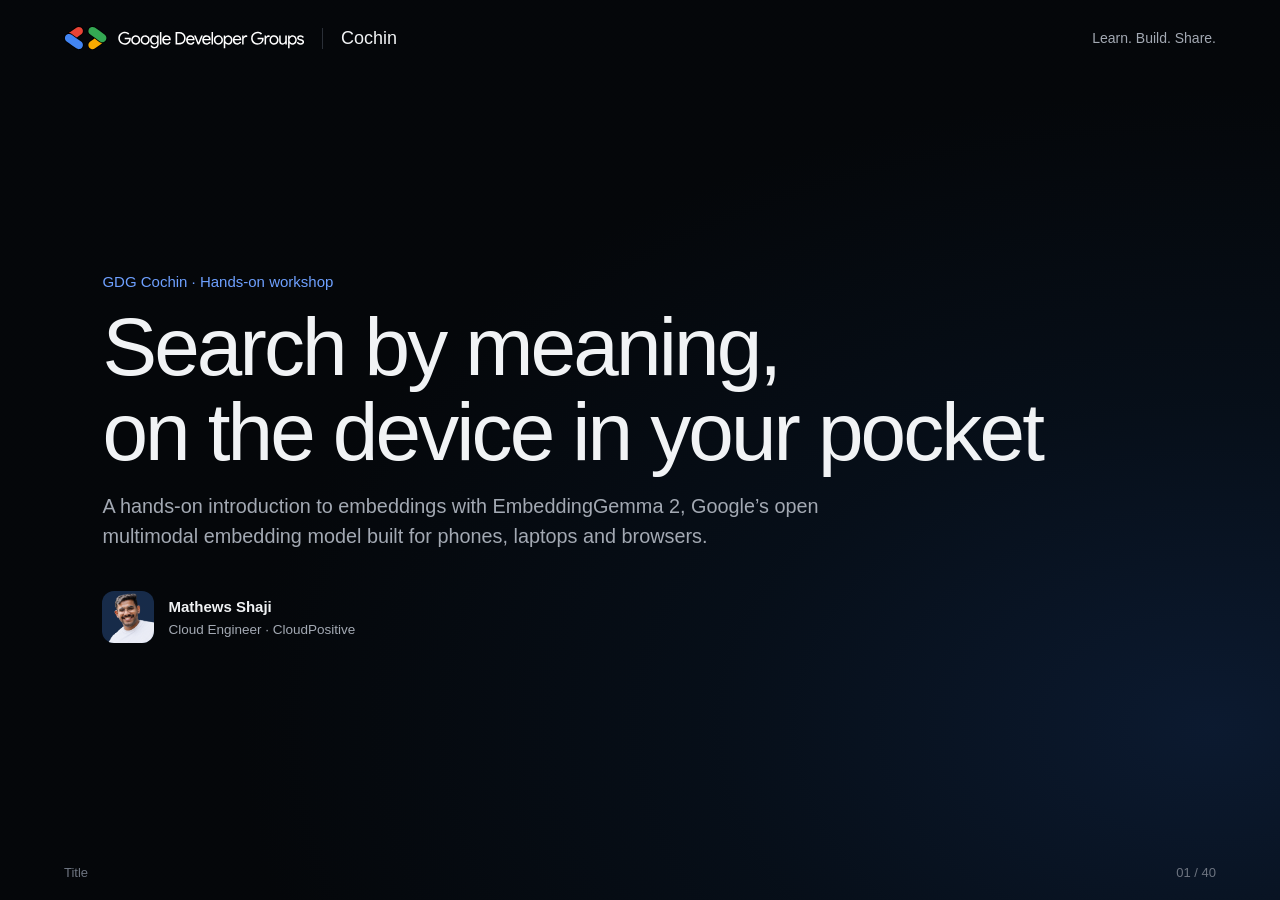
==== commit 6cc01223: "Add on-device intent matcher and type-safe assistant apps, with deck slides (Demo 4 and 5)" ====
--- a/index.html
+++ b/index.html
@@ -43,7 +43,7 @@
 <section class="slide lab-slide" aria-label="Setup">
 <div class="kicker">Setup</div>
 <div class="split wide-right setup-split">
-  <div class="qr-box"><div id="colab-qr" data-url=""></div><p class="qr-caption" id="colab-qr-caption"></p></div>
+  <div class="qr-box"><div id="colab-qr" data-url="https://colab.research.google.com/github/DrUnkeN-SoUL/embeddinggemma2-workshop/blob/main/workshop.ipynb"></div><p class="qr-caption" id="colab-qr-caption"></p></div>
   <div><h2>Scan to open the notebook</h2>
   <ol class="tasks">
     <li><b>Scan the code</b> with your phone camera, or open the link on your laptop.</li>
@@ -244,19 +244,19 @@
 </section>
 
 <section class="slide lab-slide" aria-label="Lab 1">
-<div class="kicker">Lab 1</div><h2>Your first embeddings</h2>
+<div class="kicker">Lab 1 · in the Colab notebook</div><h2>Your first embeddings, on real data</h2>
 <ol class="tasks">
-  <li><b>Embed five sentences</b> and print the shape. You should see <span class="mono">(5, 768)</span>.</li>
-  <li><b>Draw the similarity matrix.</b> Which pairs light up? Are any surprises?</li>
-  <li><b>With vs without prefixes.</b> Run the same search twice and compare the rankings.</li>
-  <li><b>Malayalam ↔ English.</b> Write a sentence in Malayalam (or Hindi, Tamil…) and find its English twin.</li>
-  <li><b>Plot your own map</b> with PCA, like the one we just saw.</li>
+  <li><b>Embed five sentences</b> and see the shape <span class="mono">(5, 768)</span>, then the <b>similarity heatmap</b>.</li>
+  <li><b>Do prefixes matter?</b> Search 1,000 Wikipedia answers with real Google questions (<b>Natural Questions</b>), with and without task prefixes.</li>
+  <li><b>Malayalam → English:</b> pick the right translation out of 300 (<b>OPUS-100</b>).</li>
+  <li><b>Map real news:</b> 400 <b>AG News</b> headlines from four sections, flattened to 2-D.</li>
 </ol>
-<p class="note">Stretch: add a sentence you think will confuse the model (sarcasm, a pun) and see where it lands.</p>
-<aside class="notes">
-<h4>Run it</h4><p>Notebook section “Lab 1”. Walk the room. The heatmap cell is the “aha” moment for most people.</p>
-<h4>What they should notice</h4><ul><li>Diagonal = 1.0 (each sentence matches itself perfectly).</li><li>Without prefixes, rankings often still look OK but scores shift and quality drops on harder queries. The model card says omitting prefixes reduces quality.</li><li>Cross-lingual pairs score high even with zero shared characters.</li></ul>
-<div class="q"><b>Q: My scores are all between 0.3 and 0.7. Is that broken?</b>No. That’s normal. Only the ranking matters.</div>
+<p class="note">Our test run on a free T4: search 98.1% top-1 with prefixes (97.8% without) · Malayalam → English 88.3%.</p>
+<aside class="notes">
+<h4>Run it</h4><p>Notebook section “Lab 1”. The heatmap and the news map are the “aha” moments.</p>
+<h4>What they should see (verified on a Colab T4, 7 Nov 2026)</h4><ul><li>Heatmap: the two food sentences and the two container sentences light up together.</li><li>Natural Questions, 1,000 passages: <b>98.1%</b> top-1 with prefixes, <b>97.8%</b> without, 100% in the top 10. On easy data the prefix gap is small; it matters more on harder, messier data. Be honest about that if asked.</li><li>OPUS-100 Malayalam → English: <b>88.3%</b> top-1 out of 300, with zero shared characters.</li><li>AG News: four colour groups separate, even though the model never saw the section labels.</li></ul>
+<h4>Datasets</h4><p>sentence-transformers/natural-questions · Helsinki-NLP/opus-100 (en-ml) · fancyzhx/ag_news. All public, no token needed.</p>
+<div class="q"><b>Q: My scores are all between 0.3 and 0.8. Is that broken?</b>No. That’s normal. Only the ranking matters.</div>
 </aside>
 </section>
 
@@ -488,17 +488,18 @@
 </section>
 
 <section class="slide lab-slide" aria-label="Lab 2">
-<div class="kicker">Lab 2</div><h2>Edge trade-offs, measured</h2>
+<div class="kicker">Lab 2 · in the Colab notebook</div><h2>Edge trade-offs, measured</h2>
 <ol class="tasks">
-  <li><b>Shrink the vectors.</b> Search at 768, 512, 256 and 128 dims. When does the top result change?</li>
+  <li><b>Shrink the vectors</b> from 768 to 128 numbers and re-run the Natural Questions search. How much do you lose?</li>
   <li><b>Do the storage maths</b> for your own app: how many items, which size?</li>
-  <li><b>Time it.</b> Embeddings per second on GPU vs CPU in the same notebook.</li>
-  <li><b>Weigh the encoders.</b> Load text-only vs text + vision and compare the parameter counts.</li>
+  <li><b>Time it:</b> Wikipedia paragraphs per second on the GPU vs the CPU.</li>
+  <li><b>Weigh the encoders:</b> text-only vs text + vision parameter counts.</li>
+  <li><b>Run the phone build:</b> the quantized 165 MB LiteRT file, on Colab’s CPU.</li>
 </ol>
-<p class="note">Stretch: install <span class="mono">litert-lm</span> in Colab and run the quantized edge build on the CPU.</p>
-<aside class="notes">
-<h4>Run it</h4><p>Notebook section “Lab 2”. The MRL cell is the most important; skip the encoder cell if you’re short of time.</p>
-<h4>What they should notice</h4><ul><li>Top results usually stay the same down to 256-D, and sometimes even 128-D on simple text.</li><li>CPU is several times slower than the T4 GPU, but still fast enough for interactive search over small collections.</li></ul>
+<p class="note">Our test run: 768 → 128 dims kept 97.8% top-1 (from 98.1%) with a 6× smaller index · 271M vs 439M parameters.</p>
+<aside class="notes">
+<h4>What they should see (verified on a Colab T4)</h4><ul><li>Top-1: 768-D <b>98.1%</b>, 512-D 98.1%, 256-D 98.0%, 128-D <b>97.8%</b>. Index for 1M passages: 3.07 GB → 0.51 GB.</li><li>Speed: about <b>33 paragraphs/sec</b> on the T4 GPU in float32; under 1 per second for the full-precision model on Colab’s tiny shared CPU.</li><li>The quantized LiteRT text build answers in roughly <b>0.3–0.5 s</b> on that same weak CPU: that’s the edge tricks paying off. On a real laptop it’s about 85 ms (see the laptop demo).</li><li>Parameters: <b>271M</b> text-only, <b>439M</b> with vision.</li></ul>
+<p>If short on time, run only the first cell (shrinking vectors).</p>
 </aside>
 </section>
 
@@ -531,7 +532,7 @@
 <section class="slide" aria-label="Demo: Android">
 <div class="kicker">Demo 1 · Android phone</div>
 <div class="split">
-  <div><h2>Google AI Edge Gallery</h2><p class="lede">Google’s open-source showcase app. Free on Google Play and the App Store.</p>
+  <div><h2>Google AI Edge Gallery</h2><p class="lede">Google’s open-source showcase app. Free on Google Play and the App Store, or install the official APK from <span class="mono">github.com/google-ai-edge/gallery/releases</span>.</p>
   <ol class="tasks">
     <li><b>Instant Media Search:</b> type “sunset on the beach” and watch results re-rank on every keystroke.</li>
     <li><b>Turn on airplane mode</b> and search again. It still works.</li>
@@ -541,7 +542,7 @@
   <p class="note">Source: github.com/google-ai-edge/gallery</p></div>
 </div>
 <aside class="notes">
-<h4>Before the event (important)</h4><ul><li>Install Google AI Edge Gallery and download the EmbeddingGemma 2 model at home on good Wi-Fi.</li><li>Let Instant Media Search finish indexing your gallery in advance.</li><li><b>Prepare a “clean” photo set</b>: you’ll mirror your phone to the projector, so make sure no private photos come up. A separate album or a demo profile is safest.</li><li>Test screen mirroring (USB with scrcpy, or Cast) with the venue projector if you can.</li></ul>
+<h4>Before the event (important)</h4><ul><li>Install Google AI Edge Gallery from the Play Store, or sideload Google’s official APK from github.com/google-ai-edge/gallery/releases (v1.0.23, 4 Nov 2026). There’s a generic <span class="mono">ai_edge_gallery_app.apk</span> plus chip-specific builds: <span class="mono">_tensor_g5</span>/<span class="mono">_tensor_g6</span> for Pixel, <span class="mono">_sm8550</span>…<span class="mono">_sm8850</span> for Snapdragon, which can use the phone’s NPU.</li><li>Download the EmbeddingGemma 2 model inside the app at home on good Wi-Fi.</li><li>Let Instant Media Search finish indexing your gallery in advance.</li><li><b>Prepare a “clean” photo set</b>: you’ll mirror your phone to the projector, so make sure no private photos come up. A separate album or a demo profile is safest.</li><li>Test screen mirroring (USB with scrcpy, or Cast) with the venue projector if you can.</li></ul>
 <h4>Say</h4><p>Everything you saw in Colab is happening here inside the phone. Airplane mode proves nothing leaves the device.</p>
 <h4>Fallback</h4><p>If mirroring fails, show a screen recording you made in advance.</p>
 </aside>
@@ -568,7 +569,8 @@
 console.log(embedding.length);</code></pre>
 </div>
 <aside class="notes">
-<h4>Before the event</h4><ul><li>Open the demo in Chrome at home so the model (hundreds of MB) is cached. Venue Wi-Fi will not like 60 people downloading it at once.</li><li>Check chrome://gpu shows WebGPU enabled on your laptop.</li></ul>
+<h4>Verified on your laptop (Brave, WebGPU, 7 Nov 2026)</h4><ul><li>It loads the full <b>embeddinggemma-2-740m</b> model in the browser and auto-indexes a <b>101-photo sample album</b>.</li><li><b>Indexing is slow on this laptop: roughly 3 s per photo</b>, so several minutes for the album. While it indexes, searches queue and took 1.5–20 s.</li><li>Results were correct: “food on a plate” → spaghetti, croissant, avocado toast; “a cat sleeping” → three cat photos; “a handwritten shopping list” → grocery list on a fridge (it reads text inside photos).</li></ul>
+<h4>Before the event</h4><ul><li>Open the demo <b>10–15 minutes before this slide</b> and let indexing finish. Don’t reload the tab (it’s not confirmed that the index survives a reload).</li><li>Load it once at home first so the model download is cached. Venue Wi-Fi will not like 60 people downloading it at once.</li><li>Good queries: “food on a plate”, “a cat sleeping”, “a handwritten shopping list”, “mountains with snow”.</li></ul>
 <h4>Say</h4><p>This is the most “edge” demo for a developer audience: any user with a browser can run the model, and your server never sees their data.</p>
 <h4>Understand it</h4><ul><li><b>WebGPU</b> lets a web page use the graphics card for maths. <b>WASM</b> (WebAssembly) runs fast compiled code on the CPU when WebGPU isn’t available.</li><li>The first visit downloads the model; after that it loads from the browser cache.</li><li>The code is from Google’s LiteRT-LM embedding guide. Note it uses the LiteRT prefix style.</li></ul>
 <div class="q"><b>Q: Does it work in Firefox or Safari?</b>WebGPU support varies by browser and version. Chrome is the safe choice for the demo; WASM is the fallback elsewhere.</div>
@@ -581,11 +583,12 @@
   <div><h2>A local embedding server with an OpenAI-style API</h2><p class="lede"><span class="mono">litert-lm serve</span> exposes <span class="mono">/v1/embeddings</span>, so tools that already speak the OpenAI API can use the local model unchanged.</p>
   <div class="box" style="margin-top:22px"><div class="label">Alternative: Ollama with a community GGUF</div><p class="mono" style="font-size:13.5px;color:#cfe0ff">ollama pull hf.co/&lt;user&gt;/EmbeddingGemma-2-GGUF:Q8_0</p><p>Community builds, not official. Test before relying on them.</p></div></div>
 <pre class="code"><code><span class="c">$ pip install litert-lm==0.18.0</span>
+<span class="c">$ litert-lm import embeddinggemma-2-text-270m.litertlm</span>
 <span class="c">$ litert-lm serve --host 127.0.0.1 --port 9379</span>
 
 <span class="c">$ curl -X POST http://127.0.0.1:9379/v1/embeddings \</span>
 <span class="c">  -H "Content-Type: application/json" \</span>
-<span class="c">  -d '{"model": "embedding-gemma-v2.litertlm,gpu",</span>
+<span class="c">  -d '{"model": "embeddinggemma-2-text-270m.litertlm,cpu",</span>
 <span class="c">       "input": "task: search query | text: hello"}'</span>
 
 <span class="c"># Python, using the OpenAI client:</span>
@@ -595,9 +598,65 @@
 client.embeddings.create(model=<span class="s">"…"</span>, input=<span class="s">"…"</span>)</code></pre>
 </div>
 <aside class="notes">
-<h4>Before the event</h4><ul><li>Install and run this on your laptop at home and confirm the exact model string. Google’s example uses <span class="mono">embedding-gemma-v2.litertlm,gpu</span>; for a CPU-only demo, check the LiteRT-LM CLI docs for the CPU backend name.</li><li>Pre-download the model so the demo doesn’t depend on Wi-Fi.</li></ul>
+<h4>Before the event</h4><ul><li>Verified on CPU with litert-lm 0.18.0: download <span class="mono">embeddinggemma-2-text-270m.litertlm</span> (text-only, 165 MB) from <span class="mono">litert-community/embeddinggemma-2-text-270m-litert-lm</span>, run <span class="mono">litert-lm import embeddinggemma-2-text-270m.litertlm</span>, then <span class="mono">litert-lm serve --host 127.0.0.1 --port 9379</span>. The <span class="mono">model</span> string is <span class="mono">&lt;model ID&gt;,&lt;backend&gt;</span>: use <span class="mono">embeddinggemma-2-text-270m.litertlm,cpu</span>. Google’s example uses <span class="mono">embedding-gemma-v2.litertlm,gpu</span>; on a laptop without a usable GPU, <span class="mono">gpu</span> falls back to software WebGPU and takes seconds per query.</li><li>Live: <span class="mono">demo/laptop_demo.sh</span> starts the server, indexes 30 sentences and opens a search prompt (about 85 ms per query on a Ryzen 7 laptop CPU). <span class="mono">--query "…"</span> runs one query. Setup is in the README, “Laptop CPU demo”.</li><li>Pre-download the model so the demo doesn’t depend on Wi-Fi.</li></ul>
 <h4>Say</h4><p>Any laptop in this room can be an embedding server. Because the API matches OpenAI’s, LangChain, LlamaIndex and your own scripts can point at <span class="mono">localhost</span> instead of a paid API.</p>
 <h4>Understand it</h4><p>“OpenAI-compatible” just means the request and response JSON look the same as OpenAI’s embeddings endpoint. It’s become an industry convention for local model servers (Ollama and LM Studio do the same).</p>
+</aside>
+</section>
+
+<section class="slide" aria-label="Demo: Intent matching">
+<div class="kicker">Demo 4 · Laptop, CPU only · apps/intent-matcher</div>
+<div class="split">
+  <div><h2>Route every support message, on the device</h2><p class="lede">Type a customer message and watch it land on one of 77 real banking intents as you type. One 165 MB model, about 85 ms per message, no network.</p>
+  <ol class="tasks">
+    <li><b>Slang works:</b> “atm ate my card lol” → card swallowed.</li>
+    <li><b>Malayalam works:</b> “എന്റെ കാർഡ് ഇതുവരെ വന്നില്ല” → card arrival.</li>
+    <li><b>It knows when it’s unsure:</b> just “card” asks “Visa or Mastercard, or card linking?”</li>
+  </ol></div>
+  <div><table class="tbl">
+    <thead><tr><th>Banking77, 500 real test messages</th><th class="num">Top-1</th><th class="num">Top-3</th></tr></thead>
+    <tbody>
+      <tr><td>Intent names only, zero-shot</td><td class="num">91.6%</td><td class="num">98.6%</td></tr>
+      <tr class="hi"><td>Names + 10 examples per intent</td><td class="num">92.6%</td><td class="num">99.2%</td></tr>
+      <tr><td>Confident answers only (87% of messages)</td><td class="num">97.5%</td><td class="num">—</td></tr>
+    </tbody></table>
+  <div class="box" style="margin-top:14px"><div class="label">Run it</div><p class="mono" style="font-size:14px;color:#cfe0ff">apps/intent-matcher/run.sh   →   http://127.0.0.1:8090</p></div></div>
+</div>
+<aside class="notes">
+<h4>Before the event</h4><ul><li>Run <span class="mono">apps/intent-matcher/run.sh</span> once at home: it downloads Banking77 (1.6 MB) and builds the vector cache (about 75 s). After that it starts in about a second and needs no network.</li><li>Open http://127.0.0.1:8090 in its own window. Alt+1…8 loads the example messages, Esc clears, / focuses the box.</li></ul>
+<h4>How it works (say this)</h4><p>Every intent gets a “prototype” vector: the average of 10 real example messages plus its name. A new message is embedded once and compared with all 77 prototypes. Highest score wins. If the top score is low or the runner-up is too close, it asks a clarifying question instead of guessing.</p>
+<h4>Real numbers (measured on this laptop, 7 Nov 2026)</h4><ul><li>Median <b>85 ms</b> per message on the CPU; the server uses about 330 MB of RAM.</li><li>Names only already get <b>91.6%</b>; adding 10 examples per intent gets <b>92.6%</b>. Interesting point for the audience: a single example per intent is <i>worse</i> than the name alone (88.8%).</li><li>The confidence rule (top score ≥ 0.82 and ≥ 0.03 ahead of #2) keeps 87% of messages, and those are <b>97.5%</b> right.</li></ul>
+<h4>Honest caveats</h4><ul><li>Banking77 is a public benchmark the model may have seen in training. Expect lower on your own tickets.</li><li>Banking77 has no “off-topic” class; the 0.82 floor was tuned on a handful of hand-written off-topic messages like “what’s the weather in Kochi”.</li><li>The short Malayalam “പണം രണ്ടുതവണ പിടിച്ചു” comes out unsure (its top guess is still right); the longer phrasing on the example button is confident.</li></ul>
+<div class="q"><b>Q: Why not just use an LLM for this?</b>An LLM would work, but it’s heavier and slower per message. Routing is a nearest-neighbour problem: one 85 ms embedding, then 77 dot products. Adding a new intent is adding a few example sentences, no retraining.</div>
+</aside>
+</section>
+
+<section class="slide" aria-label="Demo: Type-safe assistant">
+<div class="kicker">Demo 5 · Laptop, CPU only · apps/typed-assistant</div>
+<div class="split">
+  <div><h2>Say it, get a typed call, or a question</h2><p class="lede">The embedding model picks the function by meaning. Simple rules fill the arguments, and a validator checks every one against its type. It never runs an invalid call.</p>
+  <ol class="tasks">
+    <li><b>“set the bedroom AC to 22 in cool mode”</b> → <span class="mono">set_ac(room="bedroom", temperature=22, mode="cool")</span></li>
+    <li><b>“set AC to 40”</b> → “Temperature must be between 16 and 30”</li>
+    <li><b>“അമ്മയ്ക്ക് മെസ്സേജ് അയക്കൂ ഞാൻ വൈകും”</b> → <span class="mono">send_message(contact="Amma", …)</span></li>
+  </ol></div>
+  <div>
+<pre class="code"><code><span class="c"># the only things it can do: 8 typed tools</span>
+<span class="k">set_ac</span>(room: <span class="s">"living room"</span> | <span class="s">"bedroom"</span> | …,
+       temperature: int[<span class="n">16</span>..<span class="n">30</span>],
+       mode: <span class="s">"cool"</span> | <span class="s">"dry"</span> | <span class="s">"fan"</span> | <span class="s">"auto"</span> = None)
+<span class="k">order_food</span>(dish: <span class="s">"biryani"</span> | <span class="s">"appam &amp; stew"</span> | …,
+           quantity: int[<span class="n">1</span>..<span class="n">10</span>])
+<span class="k">send_message</span>(contact: <span class="s">"Amma"</span> | <span class="s">"Achan"</span> | …, text: str)</code></pre>
+  <div class="box" style="margin-top:14px"><div class="label">Run it</div><p class="mono" style="font-size:14px;color:#cfe0ff">apps/typed-assistant/run.sh   →   http://127.0.0.1:8091</p><p>About 90 ms per command on the CPU. No LLM involved.</p></div></div>
+</div>
+<aside class="notes">
+<h4>Before the event</h4><ul><li>Run <span class="mono">apps/typed-assistant/run.sh</span> once at home: it embeds 95 texts (about 9 s) and caches them. Then it starts in about 0.3 s, fully offline.</li><li>Open http://127.0.0.1:8091. Enter runs a command; Alt+1…0 load the 10 examples; Alt+T toggles the typed tool list.</li></ul>
+<h4>How it works (say this)</h4><ol><li><b>Pick the function by meaning:</b> each tool has a description plus 7–9 example phrases (English, Manglish, Malayalam) averaged into a prototype vector. The command is embedded once and compared with the 8 prototypes, the same idea as the intent matcher.</li><li><b>Fill the arguments with plain rules:</b> a synonym list for enums (with an embedding fallback: “onam feast” → sadya), regex for numbers, times and durations, keywords for on/off.</li><li><b>Validate every argument</b> against its type, range and allowed values. Anything wrong or missing becomes a clarifying question instead of a call. Follow-ups work: “set AC to 40” → “22” → “living room” runs the call.</li></ol>
+<h4>Why “type-safe” matters</h4><p>The output can only ever be one of 8 known functions with valid arguments, or a question. That’s the property you want before letting AI touch real devices or payments, and it runs in about 90 ms without sending anything off the laptop.</p>
+<h4>Real numbers (67 test utterances, measured on this laptop)</h4><ul><li>Main set (written alongside the tools): 100% tool choice and exact typed calls. That only shows the rules cover what they were written for.</li><li><b>Hard set (14 unseen phrasings): 64% confident and right.</b> Every miss but one safely became “unsure” instead of a wrong call. That’s the honest number for an unprepared audience.</li><li>The one wrong call: “is the back door locked?” ran <span class="mono">lock_door(back, locked=True)</span>, because there is no “check state” tool. Good talking point about schema design.</li></ul>
+<h4>Known limits</h4><ul><li>Romanised Malayalam with no English keywords is weak (“Achanod parayu njan ethi” → unsure). Malayalam script works better.</li><li>One command per message; no dates (“tomorrow” stays in the reminder text). “turn off the AC” isn’t in the schema.</li></ul>
+<div class="q"><b>Q: Why not let an LLM write the JSON?</b>You can, and with a small LLM you’d extract arguments better. But you still need the validator: models can produce out-of-range or made-up values. Here the embedder only chooses between known functions, so the worst case is a question, not a wrong action.</div>
 </aside>
 </section>
 
@@ -627,18 +686,17 @@
 </section>
 
 <section class="slide lab-slide" aria-label="Lab 3">
-<div class="kicker">Lab 3</div><h2>Build a mini offline search app</h2>
+<div class="kicker">Lab 3 · in the Colab notebook</div><h2>Build a mini search app on real data</h2>
 <ol class="tasks">
-  <li><b>Index a notes collection</b> (provided, or paste your own) with document prefixes at 256-D.</li>
-  <li><b>Search it</b> in English and Malayalam with a tiny search function.</li>
-  <li><b>Zero-shot router:</b> send support messages to the right team using only the team descriptions. No training data.</li>
-  <li><b>Photo search (stretch):</b> upload 5–10 of your own photos and search them with text.</li>
+  <li><b>Index Wikipedia:</b> 3,200 passages (<b>RAG Mini Wikipedia</b>) at 256 dims, then ask it questions.</li>
+  <li><b>Zero-shot router:</b> send real customer-support messages to one of 77 intents (<b>Banking77</b>) using only the intent names. No training.</li>
+  <li><b>Photo search:</b> find the right photo among 200 (<b>Flickr8k</b>) from a text description.</li>
+  <li><b>Your turn:</b> type your own support message and your own photo query.</li>
 </ol>
-<p class="note">Then Q&amp;A. Everything in this notebook also runs on a laptop; the only thing that changes on a phone is the runtime.</p>
-<aside class="notes">
-<h4>Run it</h4><p>Notebook section “Lab 3”. The router is the crowd favourite: ask people to type their own messages and see where they get routed.</p>
-<h4>Understand it</h4><p>The router embeds a short description of each team (“payments, refunds, invoices”) with the classification prefix, then picks the closest description for each message. Adding a new team is just adding a line. That’s the “zero-shot routing” Google mentions in the announcement.</p>
-<h4>Q&amp;A fallback questions to seed discussion</h4><ul><li>What would you build if your users’ data could never leave their phone?</li><li>Where would keyword search still beat embeddings?</li></ul>
+<p class="note">Our test run: Wikipedia indexed in 58 s (3.3 MB) · router 92.5% top-1 out of 77 · photo search 89.0% top-1, 100% top-5.</p>
+<aside class="notes">
+<h4>What they should see (verified on a Colab T4)</h4><ul><li>Wikipedia: 3,200 passages indexed in about a minute into a 3.3 MB index. The “exact answer text in top 3” check reports about 44%, but it’s strict string matching, so the real hit rate is higher. Show a couple of retrieved passages instead of dwelling on that number.</li><li>Banking77 router: <b>92.5%</b> top-1, <b>98.1%</b> top-3, versus 1.3% for random guessing. Caveat to say out loud: it’s a public benchmark the model may have seen in training, so real tickets will score lower.</li><li>Flickr8k: <b>89.0%</b> of captions find their exact photo first among 200; 100% within the top 5.</li></ul>
+<h4>Q&amp;A seeds</h4><ul><li>What would you build if your users’ data could never leave their phone?</li><li>Where would keyword search still beat embeddings?</li></ul>
 </aside>
 </section>
 
@@ -673,13 +731,15 @@
 <section class="slide closing" aria-label="Thank you">
 <h1>Thank you</h1><p class="lede">Questions welcome. The slides, notebook and demo code are all in the repo.</p>
 <div class="links">
+  <a href="https://github.com/DrUnkeN-SoUL/embeddinggemma2-workshop" target="_blank" rel="noopener">Workshop repo</a>
+  <a href="https://colab.research.google.com/github/DrUnkeN-SoUL/embeddinggemma2-workshop/blob/main/workshop.ipynb" target="_blank" rel="noopener">Colab notebook</a>
   <a href="https://huggingface.co/google/embeddinggemma-2" target="_blank" rel="noopener">Model card</a>
   <a href="https://huggingface.co/litert-community/embeddinggemma-2-740m-litert-lm" target="_blank" rel="noopener">LiteRT build</a>
   <a href="https://developers.googleblog.com/google-ai-edge-with-embeddinggemma-2/" target="_blank" rel="noopener">Edge guide</a>
   <a href="https://github.com/google-ai-edge/gallery" target="_blank" rel="noopener">AI Edge Gallery</a>
   <a href="https://mathewsshaji.com" target="_blank" rel="noopener">mathewsshaji.com</a>
 </div>
-<p class="note" style="margin-top:28px">GDG Cochin · gdg.community.dev/gdg-cochin</p>
+<p class="note" style="margin-top:28px">github.com/DrUnkeN-SoUL/embeddinggemma2-workshop · GDG Cochin · gdg.community.dev/gdg-cochin</p>
 <aside class="notes"><h4>Say</h4><p>Thank the volunteers and venue. Remind people the notebook keeps working after today, and point them at the AI Edge Gallery app as the easiest thing to try at home.</p></aside>
 </section>
 
--- a/style.css
+++ b/style.css
@@ -218,3 +218,9 @@
 .vec-head{font-size:12.5px;color:var(--faint);text-align:right;margin-top:2px}
 .hand-compare{margin-top:12px;font-size:15.5px;color:var(--muted)}
 .hand-compare b{color:var(--ink);font-weight:500}
+
+/* Deck zoom indicator */
+#zoom-toast{position:fixed;right:24px;bottom:24px;background:#1b2433;color:#f1f3f5;font-size:15px;padding:8px 14px;border-radius:8px;opacity:0;transition:opacity .25s;pointer-events:none;z-index:10}
+#zoom-toast.on{opacity:1}
+/* CSS zoom scales viewport units too, so divide the page height by the deck zoom to keep it full-screen. */
+body{height:calc(100dvh / var(--dz, 1))}
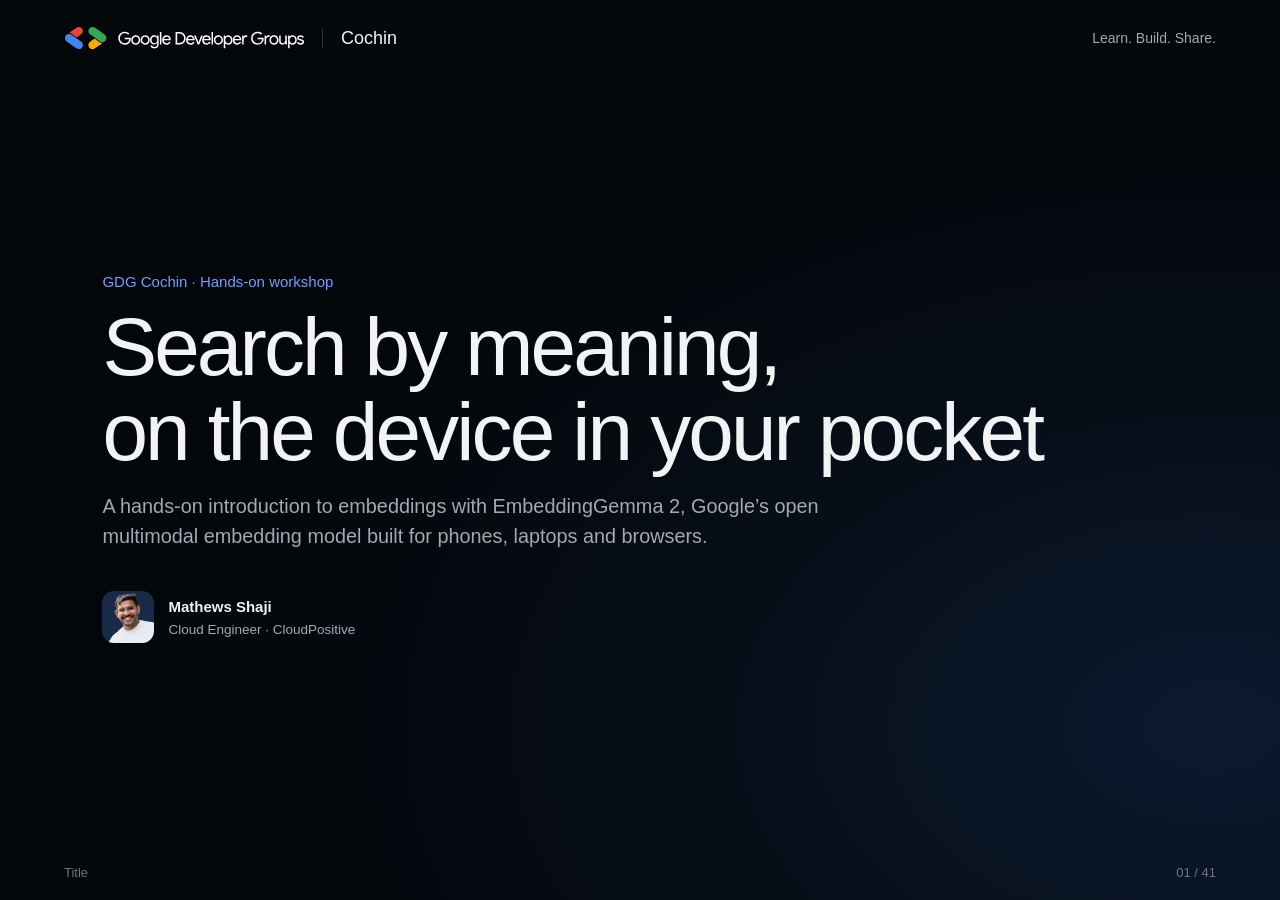
==== commit 99adb98f: "Show all 30 example sentences: overview slide and topic-by-topic map reveal with stacked labels" ====
--- a/index.html
+++ b/index.html
@@ -120,6 +120,16 @@
 </aside>
 </section>
 
+<section class="slide" aria-label="The 30 sentences">
+<div class="kicker">Now with the real model</div><h2>Our 30 test sentences</h2>
+<p class="lede wide">Six sentences each about five topics. The model only ever sees the text: the topics and colours are ours, added afterwards to check its work.</p>
+<div class="topics"><div class="box topic"><div class="topic-head"><i style="background:#f6c344"></i>Food</div><ul><li>Appam with vegetable stew for breakfast</li><li>Puttu and kadala curry</li><li>Malabar chicken biryani</li><li>A strong filter coffee in the morning</li><li>Karimeen pollichathu wrapped in banana leaf</li><li>Where can I get a good sadya on Onam?</li></ul></div><div class="box topic"><div class="topic-head"><i style="background:#7fcf98"></i>Places</div><ul><li>Houseboat cruise on the Alleppey backwaters</li><li>Tea gardens of Munnar in the mist</li><li>Chinese fishing nets at Fort Kochi</li><li>Sunset at Varkala cliff</li><li>Wildlife safari in Thekkady</li><li>Weekend trip from Kochi to the hills</li></ul></div><div class="box topic"><div class="topic-head"><i style="background:#6ea0ff"></i>Tech</div><ul><li>Restart the crashed Kubernetes pod</li><li>Python script throws a KeyError</li><li>Deploying a container to Cloud Run</li><li>The GPU ran out of memory during training</li><li>Write a Go function to parse JSON</li><li>Our API latency spiked after the release</li></ul></div><div class="box topic"><div class="topic-head"><i style="background:#b49cff"></i>Weather</div><ul><li>Heavy monsoon rain expected in Ernakulam</li><li>Orange alert issued for coastal districts</li><li>മഴ ശക്തമായി പെയ്യുന്നു<small>“it’s raining heavily”</small></li><li>Carry an umbrella, it is pouring</li><li>Humid and cloudy afternoon</li><li>Waterlogging on MG Road after the downpour</li></ul></div><div class="box topic"><div class="topic-head"><i style="background:#f28b82"></i>Sports</div><ul><li>India won the test match by an innings</li><li>Kerala Blasters scored in the final minute</li><li>Sanju Samson hits a century</li><li>Snake boat race at Punnamada lake</li><li>Football fans packed the Kaloor stadium</li><li>Practising cover drives at the nets</li></ul></div></div>
+<aside class="notes">
+<h4>Say</h4><p>Before we put them on the map, read a few out loud. Notice the traps: “My container keeps crashing” isn’t in this list, but we’ll search for it. The snake boat race is both a sport and a place. One weather sentence is in Malayalam.</p>
+<h4>Understand it</h4><ul><li>Each of these 30 sentences becomes one 768-number embedding, exactly like the dishes became 3-number lists.</li><li>The colours are only for us. If the map groups them by colour anyway, the model has understood the topics on its own.</li><li>The sentences live in <span class="mono">demo/sentences.py</span>; change them and re-run <span class="mono">demo/build_map.py</span> for a real map.</li></ul>
+</aside>
+</section>
+
 <section class="slide map-slide" aria-label="Embedding map">
 <div class="map-layout">
   <div class="map-side">
@@ -132,8 +142,8 @@
   <svg id="embed-map" role="img" aria-label="Sentences plotted in a 2-D projection of embedding space"></svg>
 </div>
 <aside class="notes">
-<h4>How this slide works</h4><p>→ advances through 8 steps <b>on this slide</b> before moving on. The remote shows “Step x of 8”.</p>
-<ol><li>One sentence appears.</li><li>Food sentences join it: they cluster.</li><li>All 30 with topic labels.</li><li>Query “Where should I eat breakfast?” drops in; a ring reaches its 3 nearest.</li><li>A Malayalam query lands among English weather sentences.</li><li>“My container keeps crashing” finds the Kubernetes sentence with no shared words.</li><li>Snake boat race sits between Sports and Places.</li><li>Caveat: this is a 2-D shadow of 768-D.</li></ol>
+<h4>How this slide works</h4><p>→ advances through 12 steps <b>on this slide</b> before moving on. The remote shows “Step x of 12”.</p>
+<ol><li>One sentence appears.</li><li>Food sentences join it, with their text: they cluster.</li><li>+ Places (labelled).</li><li>+ Tech (labelled), far from both.</li><li>+ Weather (labelled), including the Malayalam one.</li><li>+ Sports (labelled): all 30 are now on the map.</li><li>All 30 with topic names: five neighbourhoods.</li><li>Query “Where should I eat breakfast?” drops in; a ring reaches its 3 nearest.</li><li>A Malayalam query lands among the English weather sentences.</li><li>“My container keeps crashing” finds the Kubernetes sentence with no shared words.</li><li>Snake boat race sits between Sports and Places.</li><li>Caveat: this is a 2-D shadow of 768-D.</li></ol>
 <h4>Understand it</h4><p>To draw 768-D on a screen we use <b>PCA</b> (principal component analysis): it finds the two directions along which the points spread out most and flattens everything onto them. Like a shadow of a 3-D object on a wall, it keeps the overall shape but distorts some distances.</p>
 <h4>Before the event</h4><p>Run <span class="mono">cd demo &amp;&amp; python build_map.py</span> so the map shows real model positions and real scores. Then check each step’s story still matches the picture, and edit <span class="mono">STEPS</span> in <span class="mono">map.js</span> if needed.</p>
 <div class="q"><b>Q: Are the colours from the model?</b>No. We coloured them by the topic we wrote them for. The model never saw the colours, yet the positions still group by topic. That’s the point.</div>
--- a/style.css
+++ b/style.css
@@ -224,3 +224,13 @@
 #zoom-toast.on{opacity:1}
 /* CSS zoom scales viewport units too, so divide the page height by the deck zoom to keep it full-screen. */
 body{height:calc(100dvh / var(--dz, 1))}
+/* 30-sentence overview */
+.topics{display:grid;grid-template-columns:repeat(5,1fr);gap:12px;margin-top:24px}
+.topic{padding:16px 16px 14px}
+.topic-head{display:flex;align-items:center;gap:8px;font-size:16px;font-weight:600;color:var(--ink);margin-bottom:8px}
+.topic-head i{width:11px;height:11px;border-radius:50%}
+.topic ul{list-style:none;padding:0;margin:0;display:grid;gap:9px}
+.topic li{font-size:15px;line-height:1.4;color:var(--muted)}
+.topic li small{display:block;font-size:13px;color:var(--faint);margin-top:2px}
+@media(max-width:1100px){.topics{grid-template-columns:repeat(3,1fr)}}
+@media(max-width:760px){.topics{grid-template-columns:1fr 1fr}}
